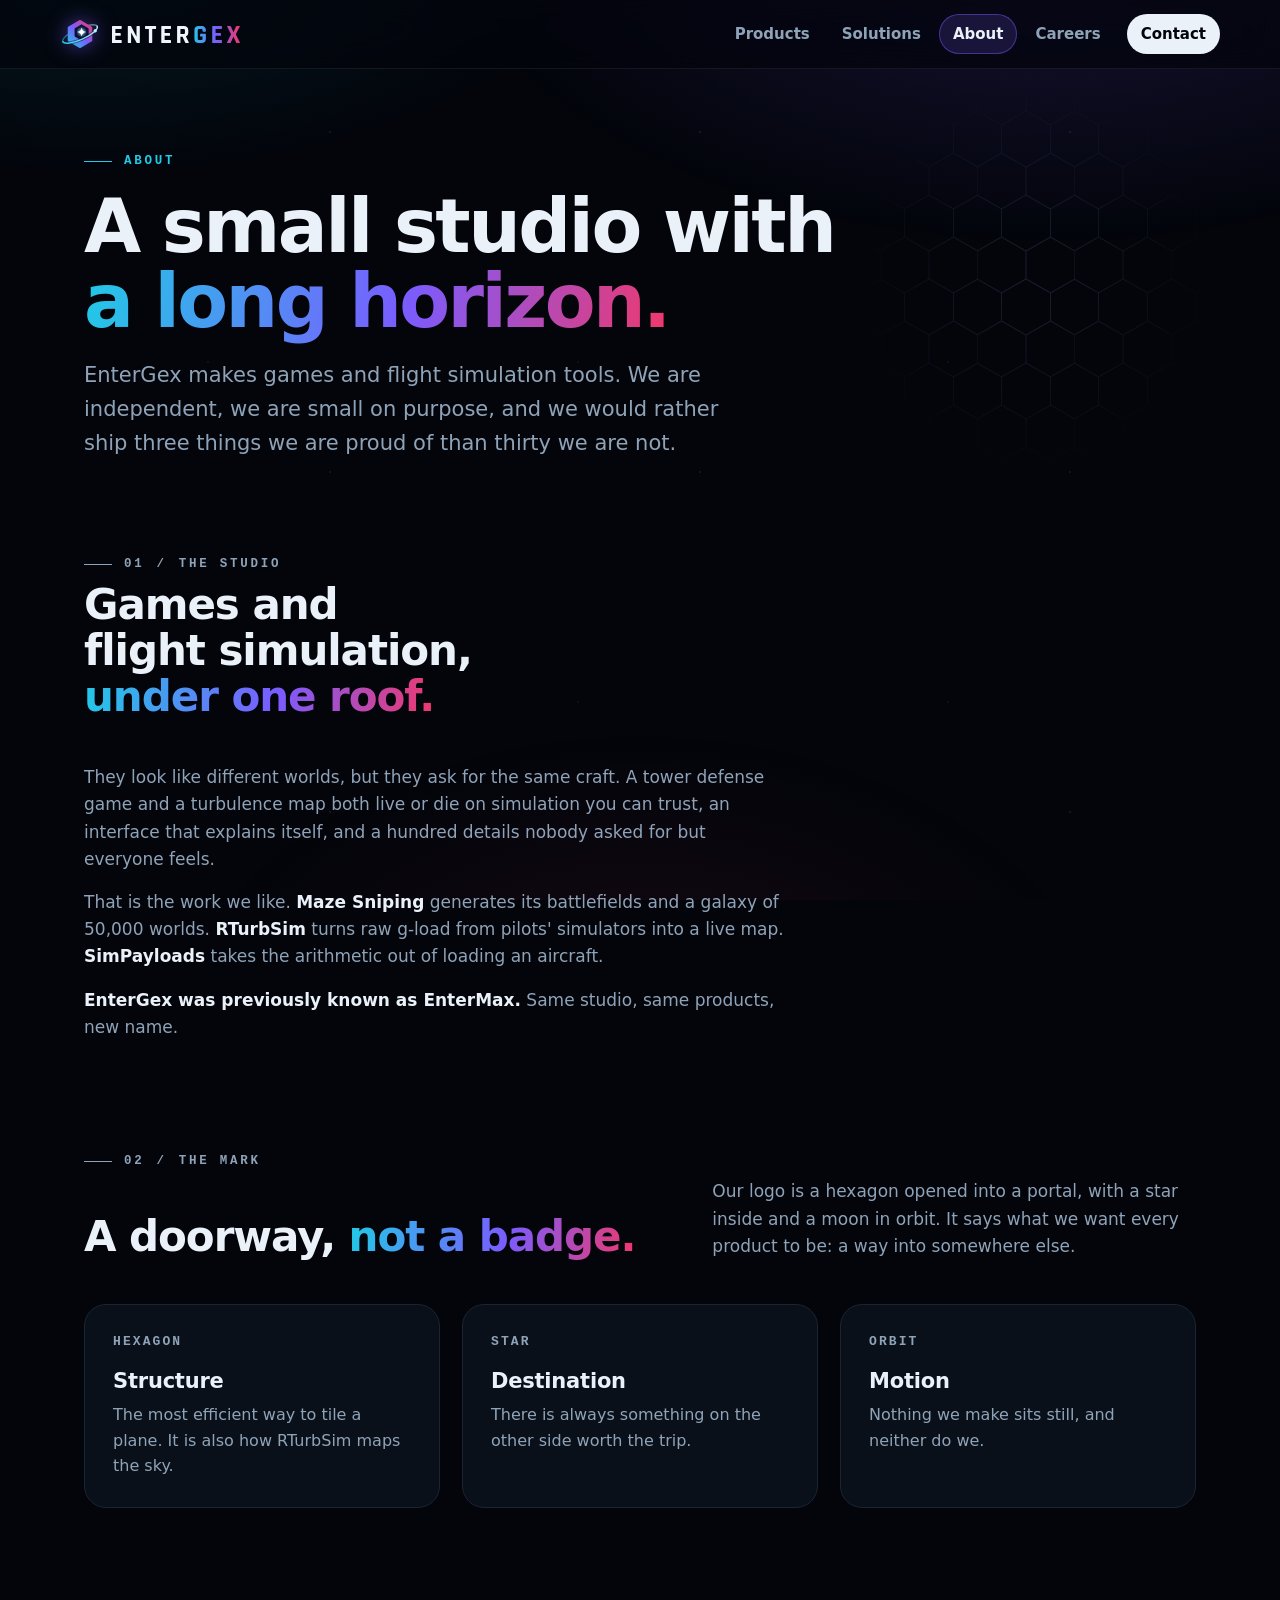
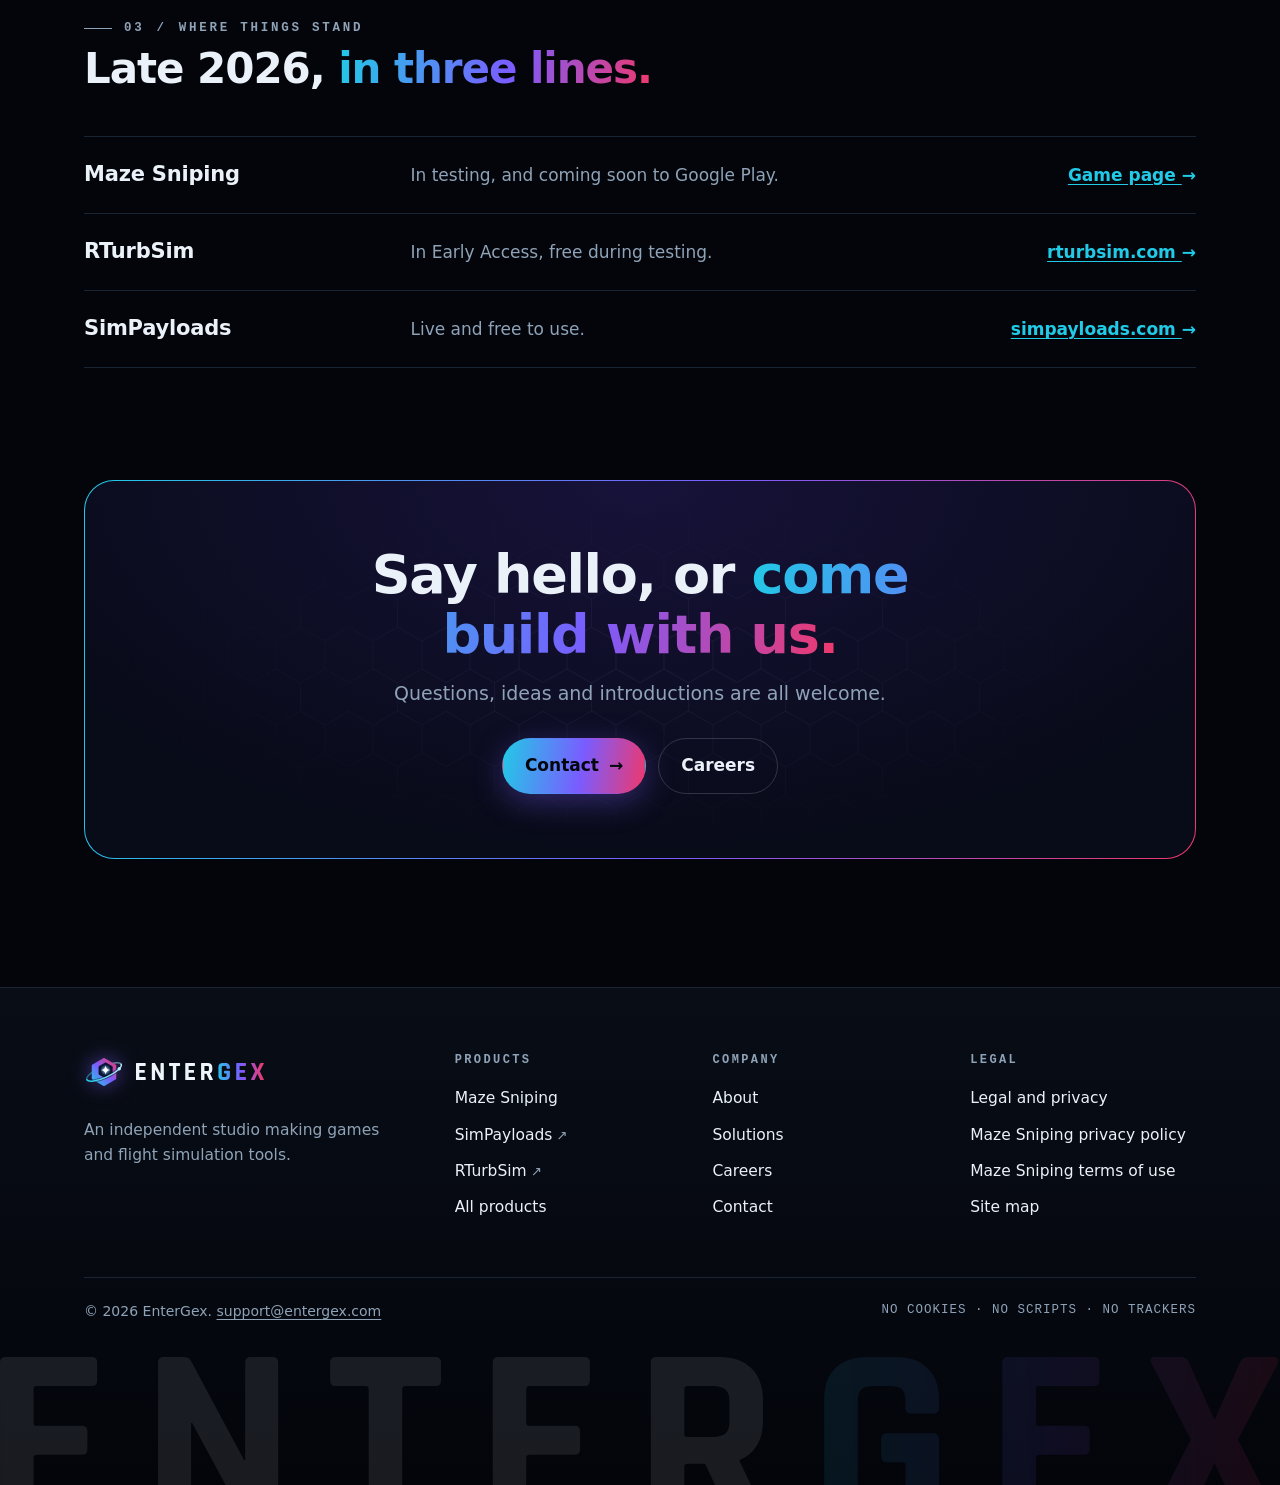
==== about/index.html @ 62735af2 "Build out the EnterGex site: products, solutions, about, careers, contact, legal and a site map" ====
<!doctype html>
<html lang="en">
<head>
<meta charset="utf-8">
<meta name="viewport" content="width=device-width,initial-scale=1">
<meta http-equiv="Content-Security-Policy" content="default-src 'none'; img-src 'self'; style-src 'self'; base-uri 'none'; form-action 'none'">
<title>About &middot; EnterGex</title>
<meta name="description" content="EnterGex, formerly EnterMax, is an independent studio making games and flight simulation tools: Maze Sniping, SimPayloads and RTurbSim.">
<link rel="canonical" href="https://entergex.com/about/">
<meta name="theme-color" content="#03050b">
<link rel="icon" href="/assets/entergex-mark.svg" type="image/svg+xml">
<link rel="stylesheet" href="/assets/site.css">
<meta property="og:type" content="website">
<meta property="og:site_name" content="EnterGex">
<meta property="og:title" content="About">
<meta property="og:description" content="EnterGex, formerly EnterMax, is an independent studio making games and flight simulation tools: Maze Sniping, SimPayloads and RTurbSim.">
<meta property="og:url" content="https://entergex.com/about/">
<meta property="og:image" content="https://entergex.com/assets/feature-graphic.jpg">
</head>
<body>
<a class="skip" href="#main">Skip to content</a>
<header class="top">
<div class="wrap bar">
  <a class="brand" href="/"><img class="mark" src="/assets/entergex-mark.svg" alt="" width="40" height="40"><img class="wordmark" src="/assets/entergex-wordmark.svg" alt="EnterGex home" width="128" height="17"></a>
  <nav class="nav" aria-label="Main">
    <a href="/products/">Products</a>
    <a href="/solutions/">Solutions</a>
    <a href="/about/" aria-current="page">About</a>
    <a href="/careers/">Careers</a>
    <a class="cta" href="/contact/">Contact</a>
  </nav>
</div>
</header>
<main id="main" class="wrap">
<section class="page-head">
    <p class="kicker">About</p>
    <h1>A small studio with <em>a long horizon.</em></h1>
    <p class="lead">EnterGex makes games and flight simulation tools. We are independent, we are small on purpose, and we would rather ship three things we are proud of than thirty we are not.</p>
  </section>

  <section>
    <div class="sec-head">
      <p class="kicker">01 <b>/</b> The studio</p>
      <h2>Games and flight simulation, <em>under one roof.</em></h2>
    </div>
    <div class="prose">
      <p>They look like different worlds, but they ask for the same craft. A tower defense game and a turbulence map both live or die on simulation you can trust, an interface that explains itself, and a hundred details nobody asked for but everyone feels.</p>
      <p>That is the work we like. <strong>Maze Sniping</strong> generates its battlefields and a galaxy of 50,000 worlds. <strong>RTurbSim</strong> turns raw g-load from pilots' simulators into a live map. <strong>SimPayloads</strong> takes the arithmetic out of loading an aircraft.</p>
      <p><strong>EnterGex was previously known as EnterMax.</strong> Same studio, same products, new name.</p>
    </div>
  </section>

  <section>
    <div class="sec-head">
      <p class="kicker">02 <b>/</b> The mark</p>
      <h2>A doorway, <em>not a badge.</em></h2>
      <p>Our logo is a hexagon opened into a portal, with a star inside and a moon in orbit. It says what we want every product to be: a way into somewhere else.</p>
    </div>
    <div class="grid">
      <div class="tile"><span class="num">HEXAGON</span><h3>Structure</h3><p>The most efficient way to tile a plane. It is also how RTurbSim maps the sky.</p></div>
      <div class="tile"><span class="num">STAR</span><h3>Destination</h3><p>There is always something on the other side worth the trip.</p></div>
      <div class="tile"><span class="num">ORBIT</span><h3>Motion</h3><p>Nothing we make sits still, and neither do we.</p></div>
    </div>
  </section>

  <section>
    <div class="sec-head">
      <p class="kicker">03 <b>/</b> Where things stand</p>
      <h2>Late 2026, <em>in three lines.</em></h2>
    </div>
    <ul class="rows">
      <li><h3>Maze Sniping</h3><p>In testing, and coming soon to Google Play.</p><a href="/maze-sniping/">Game page <span class="arrow">&rarr;</span></a></li>
      <li><h3>RTurbSim</h3><p>In Early Access, free during testing.</p><a href="https://rturbsim.com/" rel="noopener">rturbsim.com <span class="arrow">&rarr;</span></a></li>
      <li><h3>SimPayloads</h3><p>Live and free to use.</p><a href="https://simpayloads.com/" rel="noopener">simpayloads.com <span class="arrow">&rarr;</span></a></li>
    </ul>
  </section>

  <section class="cta-band">
    <h2>Say hello, or <em>come build with us.</em></h2>
    <p>Questions, ideas and introductions are all welcome.</p>
    <div class="btns"><a class="btn primary" href="/contact/">Contact <span class="arrow">&rarr;</span></a><a class="btn" href="/careers/">Careers</a></div>
  </section>
</main>
<footer class="foot">
<div class="wrap">
  <div class="foot-grid">
    <div class="foot-brand">
      <a class="brand" href="/"><img class="mark" src="/assets/entergex-mark.svg" alt="" width="40" height="40"><img class="wordmark" src="/assets/entergex-wordmark.svg" alt="EnterGex home" width="128" height="17"></a>
      <p>An independent studio making games and flight simulation tools.</p>
    </div>
    <nav aria-label="Products">
      <h2>Products</h2>
      <ul>
        <li><a href="/maze-sniping/">Maze Sniping</a></li>
        <li><a class="ext" href="https://simpayloads.com/" rel="noopener">SimPayloads</a></li>
        <li><a class="ext" href="https://rturbsim.com/" rel="noopener">RTurbSim</a></li>
        <li><a href="/products/">All products</a></li>
      </ul>
    </nav>
    <nav aria-label="Company">
      <h2>Company</h2>
      <ul>
        <li><a href="/about/">About</a></li>
        <li><a href="/solutions/">Solutions</a></li>
        <li><a href="/careers/">Careers</a></li>
        <li><a href="/contact/">Contact</a></li>
      </ul>
    </nav>
    <nav aria-label="Legal and site">
      <h2>Legal</h2>
      <ul>
        <li><a href="/legal/">Legal and privacy</a></li>
        <li><a href="/maze-sniping/privacy-policy.html">Maze Sniping privacy policy</a></li>
        <li><a href="/maze-sniping/terms.html">Maze Sniping terms of use</a></li>
        <li><a href="/sitemap/">Site map</a></li>
      </ul>
    </nav>
  </div>
  <div class="foot-base">
    <span>&copy; 2026 EnterGex. <a href="mailto:support@entergex.com">support@entergex.com</a></span>
    <span class="pledge">NO COOKIES &middot; NO SCRIPTS &middot; NO TRACKERS</span>
  </div>
</div>
<img class="foot-word" src="/assets/entergex-wordmark.svg" alt="" width="485" height="64">
</footer>
</body>
</html>
---- assets/site.css ----
:root {
  color-scheme: dark;
  --page: #03050b;
  --panel: #0a1019;
  --panel-2: #0e1623;
  --line: #1a2534;
  --text: #eaf1f8;
  --muted: #8fa3b8;
  --accent: #21cae6;
  --violet: #7a5cff;
  --pink: #f0386b;
  --amber: #f2b03c;
  --grad: linear-gradient(100deg, #21cae6, #7a5cff 55%, #f0386b);
  --sans: system-ui, -apple-system, "Segoe UI", Roboto, sans-serif;
  --mono: ui-monospace, "Cascadia Mono", "SF Mono", Consolas, Menlo, monospace;
}

* { box-sizing: border-box; }
html { -webkit-text-size-adjust: 100%; scroll-behavior: smooth; scroll-padding-top: 96px; }
body {
  position: relative; min-height: 100vh; margin: 0; overflow-x: hidden;
  background: var(--page); color: var(--text); font: 17px/1.6 var(--sans);
}
body::before, body::after { content: ""; position: fixed; inset: 0; z-index: -1; pointer-events: none; }
body::before {
  background:
    radial-gradient(900px 520px at 82% -120px, rgba(122, 92, 255, 0.2), transparent 70%),
    radial-gradient(800px 480px at 8% -160px, rgba(33, 202, 230, 0.16), transparent 70%),
    radial-gradient(700px 500px at 50% 120%, rgba(240, 56, 107, 0.1), transparent 70%);
}
body::after {
  background-image:
    radial-gradient(1.2px 1.2px at 24px 38px, rgba(255, 255, 255, 0.85), transparent 60%),
    radial-gradient(1px 1px at 142px 96px, rgba(180, 241, 255, 0.7), transparent 60%),
    radial-gradient(1.4px 1.4px at 208px 22px, rgba(255, 255, 255, 0.55), transparent 60%),
    radial-gradient(1px 1px at 78px 172px, rgba(255, 255, 255, 0.6), transparent 60%),
    radial-gradient(1px 1px at 262px 214px, rgba(196, 181, 255, 0.75), transparent 60%),
    radial-gradient(1.6px 1.6px at 330px 132px, rgba(255, 255, 255, 0.5), transparent 60%),
    radial-gradient(1px 1px at 180px 300px, rgba(255, 255, 255, 0.45), transparent 60%),
    radial-gradient(1px 1px at 40px 268px, rgba(255, 190, 210, 0.6), transparent 60%);
  background-size: 370px 340px;
  opacity: 0.55; animation: twinkle 7s ease-in-out infinite alternate;
}
@keyframes twinkle { from { opacity: 0.32; } to { opacity: 0.62; } }

a { color: var(--accent); text-underline-offset: 3px; }
:focus-visible { outline: 3px solid var(--accent); outline-offset: 3px; border-radius: 6px; }
img, svg { max-width: 100%; height: auto; }
::selection { background: rgba(122, 92, 255, 0.55); color: #fff; }

.wrap { max-width: 1160px; margin: 0 auto; padding: 0 24px; }
.skip { position: absolute; left: -9999px; top: 8px; z-index: 30; padding: 8px 14px; border-radius: 8px; background: var(--text); color: var(--page); font-weight: 700; }
.skip:focus { left: 16px; }

/* Header */
.top { position: sticky; top: 0; z-index: 20; border-bottom: 1px solid rgba(255, 255, 255, 0.07); background: rgba(3, 5, 11, 0.74); -webkit-backdrop-filter: blur(16px) saturate(1.4); backdrop-filter: blur(16px) saturate(1.4); }
.bar { display: flex; align-items: center; justify-content: space-between; gap: 12px 28px; padding: 14px 0; }
.brand { display: inline-flex; flex: none; align-items: center; gap: 12px; text-decoration: none; }
.brand .mark { width: 40px; height: 40px; filter: drop-shadow(0 0 10px rgba(122, 92, 255, 0.55)); transition: transform 0.5s cubic-bezier(0.2, 0.8, 0.2, 1); }
.brand:hover .mark { transform: rotate(60deg) scale(1.06); }
.brand .wordmark { width: auto; height: 17px; }
.nav { display: flex; align-items: center; gap: 4px; }
.nav a { padding: 8px 14px; border-radius: 999px; color: var(--muted); font-size: 15px; font-weight: 600; text-decoration: none; white-space: nowrap; transition: color 0.2s, background-color 0.2s; }
.nav a:hover { background: rgba(255, 255, 255, 0.06); color: var(--text); }
.nav a[aria-current="page"] { background: rgba(122, 92, 255, 0.16); color: var(--text); box-shadow: inset 0 0 0 1px rgba(122, 92, 255, 0.45); }
.nav a.cta { margin-left: 8px; background: var(--text); color: var(--page); }
.nav a.cta:hover { background: #fff; color: var(--page); box-shadow: 0 0 24px rgba(33, 202, 230, 0.45); }
.nav a.cta[aria-current="page"] { box-shadow: 0 0 0 2px var(--violet); }

/* Type */
.kicker { display: flex; align-items: center; gap: 12px; margin: 0 0 18px; color: var(--accent); font: 600 12.5px/1.4 var(--mono); letter-spacing: 0.22em; text-transform: uppercase; }
.kicker::before { content: ""; flex: none; width: 28px; height: 1px; background: currentColor; }
.kicker b { color: var(--muted); font-weight: 600; }
h1, h2, h3 { text-wrap: balance; }
h1 { margin: 0 0 20px; font-size: clamp(38px, 6.4vw, 74px); font-weight: 800; line-height: 1.02; letter-spacing: -0.035em; }
h2 { margin: 0 0 14px; font-size: clamp(26px, 3.6vw, 42px); font-weight: 800; line-height: 1.1; letter-spacing: -0.025em; }
h3 { margin: 0 0 8px; font-size: 21px; line-height: 1.25; letter-spacing: -0.01em; }
h1 em, h2 em { background: var(--grad); -webkit-background-clip: text; background-clip: text; color: transparent; font-style: normal; }
.lead { max-width: 640px; margin: 0; color: var(--muted); font-size: clamp(18px, 2vw, 21px); }
.lead strong, .prose strong { color: var(--text); font-weight: 600; }
.prose { max-width: 700px; color: var(--muted); }
.prose p { margin: 0 0 16px; }

.btns { display: flex; flex-wrap: wrap; gap: 12px; margin-top: 30px; }
.btn { display: inline-flex; align-items: center; gap: 10px; padding: 13px 22px; border: 1px solid rgba(255, 255, 255, 0.16); border-radius: 999px; color: var(--text); font-weight: 700; text-decoration: none; transition: transform 0.2s, box-shadow 0.2s, border-color 0.2s, background-color 0.2s; }
.btn:hover { border-color: rgba(255, 255, 255, 0.5); background: rgba(255, 255, 255, 0.05); transform: translateY(-2px); }
.btn.primary { border-color: transparent; background: var(--grad); color: #04060d; box-shadow: 0 8px 30px rgba(122, 92, 255, 0.35); }
.btn.primary:hover { box-shadow: 0 10px 40px rgba(122, 92, 255, 0.6); }
.arrow { display: inline-block; transition: transform 0.2s; }
a:hover .arrow { transform: translateX(4px); }
.more { color: var(--accent); font-weight: 700; }

section { margin: 112px 0; }
.sec-head { display: grid; gap: 8px 48px; align-items: end; margin-bottom: 44px; grid-template-columns: minmax(0, 1.2fr) minmax(0, 1fr); }
.sec-head h2 { margin: 0; }
.sec-head p { margin: 0; color: var(--muted); }
.sec-head .kicker { grid-column: 1 / -1; }

/* Home hero */
.hero { display: grid; align-items: center; gap: 24px; margin: 0; padding: 56px 0 40px; grid-template-columns: minmax(0, 1.08fr) minmax(0, 0.92fr); }
.hero h1 { font-size: clamp(34px, 5.3vw, 68px); }
.hero h1 span { display: block; white-space: nowrap; }
.portal { display: block; width: 100%; max-width: 600px; margin: 0 auto; overflow: visible; }
.portal .spin { transform-origin: 300px 300px; animation: spin 90s linear infinite; }
.portal .spin.rev { animation-duration: 140s; animation-direction: reverse; }
.portal .pulse { transform-origin: 318px 277px; animation: pulse 4.5s ease-in-out infinite; }
.portal .tw { animation: twinkle 3s ease-in-out infinite alternate; }
.portal .tw:nth-of-type(2n) { animation-duration: 4.4s; }
.portal .tw:nth-of-type(3n) { animation-duration: 5.6s; animation-delay: -2s; }
.portal .still { display: none; }
@keyframes spin { to { transform: rotate(360deg); } }
@keyframes pulse { 0%, 100% { transform: scale(1); opacity: 1; } 50% { transform: scale(1.12); opacity: 0.82; } }

/* Numbers */
.stats { display: grid; margin: 24px 0 0; border: 1px solid var(--line); border-radius: 22px; background: linear-gradient(180deg, rgba(14, 22, 35, 0.9), rgba(10, 16, 25, 0.7)); grid-template-columns: repeat(4, minmax(0, 1fr)); }
.stat { padding: 26px 26px 24px; border-left: 1px solid var(--line); }
.stat:first-child { border-left: 0; }
.stat b { display: block; background: var(--grad); -webkit-background-clip: text; background-clip: text; color: transparent; font: 700 clamp(30px, 3.6vw, 44px)/1.1 var(--mono); letter-spacing: -0.04em; }
.stat span { display: block; margin-top: 8px; color: var(--muted); font-size: 15px; line-height: 1.45; }

/* Product panels */
.panel {
  display: grid; align-items: stretch; margin: 0 0 28px; overflow: hidden; border: 1px solid transparent; border-radius: 26px;
  background: linear-gradient(var(--panel), var(--panel)) padding-box, linear-gradient(135deg, rgba(33, 202, 230, 0.5), rgba(26, 37, 52, 0.9) 30%, rgba(26, 37, 52, 0.9) 70%, rgba(240, 56, 107, 0.5)) border-box;
  grid-template-columns: minmax(0, 1.05fr) minmax(0, 1fr);
}
.panel.flip .panel-art { order: 2; }
.panel-art { position: relative; min-height: 320px; background: radial-gradient(120% 120% at 20% 10%, #121d33, #070b14 70%); }
.panel-art img, .panel-art svg { display: block; width: 100%; height: 100%; object-fit: cover; }
.panel-text { display: flex; flex-direction: column; align-items: flex-start; justify-content: center; padding: 44px 44px 40px; }
.panel-text p { margin: 0 0 16px; color: var(--muted); }
.panel-text h2, .panel-text h3 { font-size: clamp(28px, 3.2vw, 40px); font-weight: 800; letter-spacing: -0.025em; }
.tagrow { display: flex; flex-wrap: wrap; align-items: center; gap: 10px; margin-bottom: 18px; }
.num { color: var(--muted); font: 600 13px/1 var(--mono); letter-spacing: 0.16em; }
.chip { display: inline-block; padding: 4px 12px; border: 1.5px solid currentColor; border-radius: 999px; color: var(--amber); font-size: 11.5px; font-weight: 700; letter-spacing: 0.14em; line-height: 1.5; text-transform: uppercase; }
.chip.cyan { color: var(--accent); }
.chip.violet { color: #a996ff; }
.chip.pink { color: #ff7a9f; }
.facts { margin: 4px 0 22px; padding: 0; list-style: none; }
.facts li { position: relative; margin: 8px 0; padding-left: 26px; color: var(--text); font-size: 16px; }
.facts li::before { content: ""; position: absolute; left: 2px; top: 0.5em; width: 11px; height: 11px; background: var(--grad); clip-path: polygon(50% 0, 100% 25%, 100% 75%, 50% 100%, 0 75%, 0 25%); }

/* Marquee */
.ticker { margin: 96px 0; overflow: hidden; border-block: 1px solid var(--line); -webkit-mask-image: linear-gradient(90deg, transparent, #000 12%, #000 88%, transparent); mask-image: linear-gradient(90deg, transparent, #000 12%, #000 88%, transparent); }
.ticker div { display: flex; width: max-content; animation: slide 46s linear infinite; }
.ticker span { padding: 18px 0; color: transparent; font-size: clamp(30px, 5vw, 58px); font-weight: 800; letter-spacing: -0.02em; white-space: nowrap; -webkit-text-stroke: 1px rgba(234, 241, 248, 0.34); }
.ticker span::after { content: "\2B22"; margin: 0 28px; color: var(--violet); font-size: 0.42em; vertical-align: middle; -webkit-text-stroke: 0; }
.ticker span:nth-child(3n + 1) { background: var(--grad); -webkit-background-clip: text; background-clip: text; -webkit-text-stroke: 0; }
@keyframes slide { to { transform: translateX(-50%); } }

/* Cards */
.grid { display: grid; gap: 22px; grid-template-columns: repeat(3, minmax(0, 1fr)); }
.grid.two { grid-template-columns: repeat(2, minmax(0, 1fr)); }
.grid.four { grid-template-columns: repeat(4, minmax(0, 1fr)); }
.tile { position: relative; display: block; padding: 30px 28px 28px; overflow: hidden; border: 1px solid var(--line); border-radius: 22px; background: var(--panel); color: inherit; text-decoration: none; transition: border-color 0.25s, transform 0.25s, background-color 0.25s; }
.tile p { margin: 0 0 14px; color: var(--muted); font-size: 16px; }
.tile p:last-child { margin-bottom: 0; }
a.tile:hover { border-color: rgba(122, 92, 255, 0.75); background: var(--panel-2); transform: translateY(-4px); }
.tile::after { content: ""; position: absolute; right: -60px; top: -60px; width: 180px; height: 180px; border-radius: 50%; background: radial-gradient(closest-side, rgba(122, 92, 255, 0.22), transparent); opacity: 0; transition: opacity 0.3s; pointer-events: none; }
.tile:hover::after { opacity: 1; }
.tile .num { display: block; margin-bottom: 20px; }
.hexicon { display: grid; width: 54px; height: 60px; margin-bottom: 22px; background: var(--grad); clip-path: polygon(50% 0, 100% 25%, 100% 75%, 50% 100%, 0 75%, 0 25%); place-items: center; }
.hexicon svg { width: 28px; height: 28px; fill: none; stroke: #04060d; stroke-width: 2.2; stroke-linecap: round; stroke-linejoin: round; }

/* Call to action */
.cta-band {
  position: relative; padding: 64px 48px; overflow: hidden; border: 1px solid transparent; border-radius: 30px; text-align: center;
  background: radial-gradient(90% 140% at 50% 0%, #17123a, #080b18 70%) padding-box, var(--grad) border-box;
}
.cta-band::before { content: ""; position: absolute; inset: 0; background: url(hexgrid.svg) center / 48.5px 84px; opacity: 0.5; -webkit-mask-image: radial-gradient(closest-side, #000, transparent); mask-image: radial-gradient(closest-side, #000, transparent); pointer-events: none; }
.cta-band > * { position: relative; }
.cta-band h2 { max-width: 760px; margin: 0 auto 14px; font-size: clamp(30px, 4.6vw, 54px); }
.cta-band p { max-width: 560px; margin: 0 auto; color: var(--muted); font-size: 19px; }
.cta-band .btns { justify-content: center; }

/* Inner pages */
.page-head { position: relative; margin: 0; padding: 84px 0 72px; }
.page-head::before { content: ""; position: absolute; right: -24px; top: 0; bottom: 0; z-index: -1; width: min(60%, 620px); background: url(hexgrid.svg) right top / 48.5px 84px; -webkit-mask-image: radial-gradient(closest-side at 70% 45%, #000, transparent); mask-image: radial-gradient(closest-side at 70% 45%, #000, transparent); }
.page-head h1 { max-width: 880px; }
.page-head + section { margin-top: 24px; }
.status { display: flex; flex-wrap: wrap; align-items: center; gap: 14px 22px; padding: 24px 28px; border: 1px solid var(--line); border-radius: 20px; background: var(--panel); }
.status .dot { flex: none; width: 12px; height: 12px; border-radius: 50%; background: var(--amber); box-shadow: 0 0 0 5px rgba(242, 176, 60, 0.18); }
.status p { flex: 1 1 320px; margin: 0; color: var(--muted); }
.status p strong { color: var(--text); }
.rows { margin: 0; padding: 0; border-top: 1px solid var(--line); list-style: none; }
.rows li { display: grid; gap: 6px 32px; align-items: baseline; padding: 24px 0; border-bottom: 1px solid var(--line); grid-template-columns: minmax(0, 0.9fr) minmax(0, 1.6fr) 230px; }
.rows li > :last-child { justify-self: end; }
.rows h3 { margin: 0; }
.rows p { margin: 0; color: var(--muted); }
.rows a { font-weight: 700; white-space: nowrap; }
.map { display: grid; gap: 40px 32px; grid-template-columns: repeat(4, minmax(0, 1fr)); }
.map h2 { margin-bottom: 14px; color: var(--muted); font: 600 12.5px/1.4 var(--mono); letter-spacing: 0.2em; text-transform: uppercase; }
.map ul { margin: 0; padding: 0; list-style: none; }
.map li { margin: 10px 0; }
.map a { color: var(--text); font-size: 18px; font-weight: 600; text-decoration: none; }
.map a:hover { color: var(--accent); }
.map small { display: block; color: var(--muted); font-size: 14.5px; }
.ext::after { content: " \2197"; color: var(--muted); font-size: 0.85em; }

/* Maze Sniping page */
.intro { margin: 0; padding: 56px 0 8px; }
.title { margin: 22px 0 14px; line-height: 0; }
.title img { width: min(100%, 520px); }
.hero-art { display: block; width: 100%; margin: 28px 0 0; border: 1px solid var(--line); border-radius: 22px; }
.points { margin: 0; padding-left: 22px; }
.points li { margin: 8px 0; }
.points li::marker { color: var(--accent); }
.columns { display: grid; gap: 40px 48px; margin: 72px 0; grid-template-columns: repeat(auto-fit, minmax(300px, 1fr)); }
.columns h2, .card h2, .shots-head { font-size: clamp(22px, 3vw, 28px); letter-spacing: -0.015em; }
.shots { display: grid; gap: 14px; margin-top: 20px; grid-template-columns: repeat(auto-fit, minmax(280px, 1fr)); }
.shots img, .portraits img { display: block; width: 100%; border: 1px solid var(--line); border-radius: 12px; }
.portraits { display: grid; gap: 14px; margin-top: 14px; grid-template-columns: repeat(3, minmax(0, 220px)); justify-content: center; }
.card { padding: 30px 30px 26px; border: 1px solid var(--line); border-radius: 22px; background: var(--panel); }
.card p { margin: 0 0 12px; }
.links { display: flex; flex-wrap: wrap; gap: 8px 22px; margin-top: 4px; font-weight: 600; }

/* Footer */
.foot { position: relative; margin-top: 128px; overflow: hidden; border-top: 1px solid var(--line); background: linear-gradient(180deg, rgba(10, 16, 25, 0.85), rgba(3, 5, 11, 0.95)); }
.foot-grid { display: grid; gap: 40px 32px; padding: 64px 0 48px; grid-template-columns: minmax(0, 1.5fr) repeat(3, minmax(0, 1fr)); }
.foot-brand p { max-width: 300px; margin: 18px 0 0; color: var(--muted); font-size: 15.5px; }
.foot h2 { margin: 0 0 16px; color: var(--muted); font: 600 12px/1.4 var(--mono); letter-spacing: 0.2em; text-transform: uppercase; }
.foot ul { margin: 0; padding: 0; list-style: none; }
.foot li { margin: 9px 0; }
.foot li a { color: var(--text); font-size: 15.5px; text-decoration: none; }
.foot li a:hover { color: var(--accent); }
.foot-base { display: flex; flex-wrap: wrap; justify-content: space-between; gap: 8px 26px; padding: 22px 0 26px; border-top: 1px solid var(--line); color: var(--muted); font-size: 14px; }
.foot-base a { color: var(--muted); }
.foot-base .pledge { font-family: var(--mono); font-size: 12.5px; letter-spacing: 0.08em; }
.foot-word { display: block; width: 100%; margin: 8px 0 -3.2%; opacity: 0.09; pointer-events: none; }

@media (max-width: 980px) {
  .hero { padding-top: 24px; grid-template-columns: minmax(0, 1fr); }
  .hero .portal { order: -1; max-width: 380px; margin-bottom: -24px; }
  .hero h1 { font-size: clamp(34px, 9.4vw, 72px); }
  .stats { grid-template-columns: repeat(2, minmax(0, 1fr)); }
  .stat:nth-child(3) { border-left: 0; }
  .stat:nth-child(n + 3) { border-top: 1px solid var(--line); }
  .panel, .sec-head { grid-template-columns: minmax(0, 1fr); }
  .panel.flip .panel-art { order: 0; }
  .panel-art { min-height: 0; }
  .panel-text { padding: 32px 28px 30px; }
  .grid, .grid.four { grid-template-columns: repeat(2, minmax(0, 1fr)); }
  .map { grid-template-columns: repeat(2, minmax(0, 1fr)); }
  .foot-grid { grid-template-columns: repeat(3, minmax(0, 1fr)); }
  .foot-brand { grid-column: 1 / -1; }
  .rows li { grid-template-columns: minmax(0, 1fr); }
  .rows li > :last-child { justify-self: start; }
}
@media (max-width: 760px) {
  .bar { flex-wrap: wrap; padding: 12px 0 6px; }
  .nav { width: calc(100% + 48px); margin: 0 -24px; padding: 0 16px 8px; overflow-x: auto; scrollbar-width: none; }
  .nav::-webkit-scrollbar { display: none; }
  .nav a { padding: 7px 12px; font-size: 14.5px; }
  .nav a.cta { margin-left: 4px; }
  html { scroll-padding-top: 130px; }
}
@media (max-width: 620px) {
  section { margin: 80px 0; }
  .wrap { padding: 0 18px; }
  .nav { width: calc(100% + 36px); margin: 0 -18px; padding: 0 10px 8px; }
  .grid, .grid.two, .grid.four { grid-template-columns: minmax(0, 1fr); }
  .stat { padding: 20px 18px; }
  .cta-band { padding: 48px 22px; }
  .page-head { padding: 56px 0 48px; }
  .portraits { grid-template-columns: repeat(3, minmax(0, 1fr)); gap: 8px; }
  .card { padding: 22px 18px 18px; }
  .foot-grid { grid-template-columns: repeat(2, minmax(0, 1fr)); }
  .btn { padding: 12px 18px; }
}
@media (prefers-reduced-motion: reduce) {
  html { scroll-behavior: auto; }
  *, *::before, *::after { animation: none !important; transition: none !important; }
  .portal .moon { display: none; }
  .portal .still { display: inline; }
}
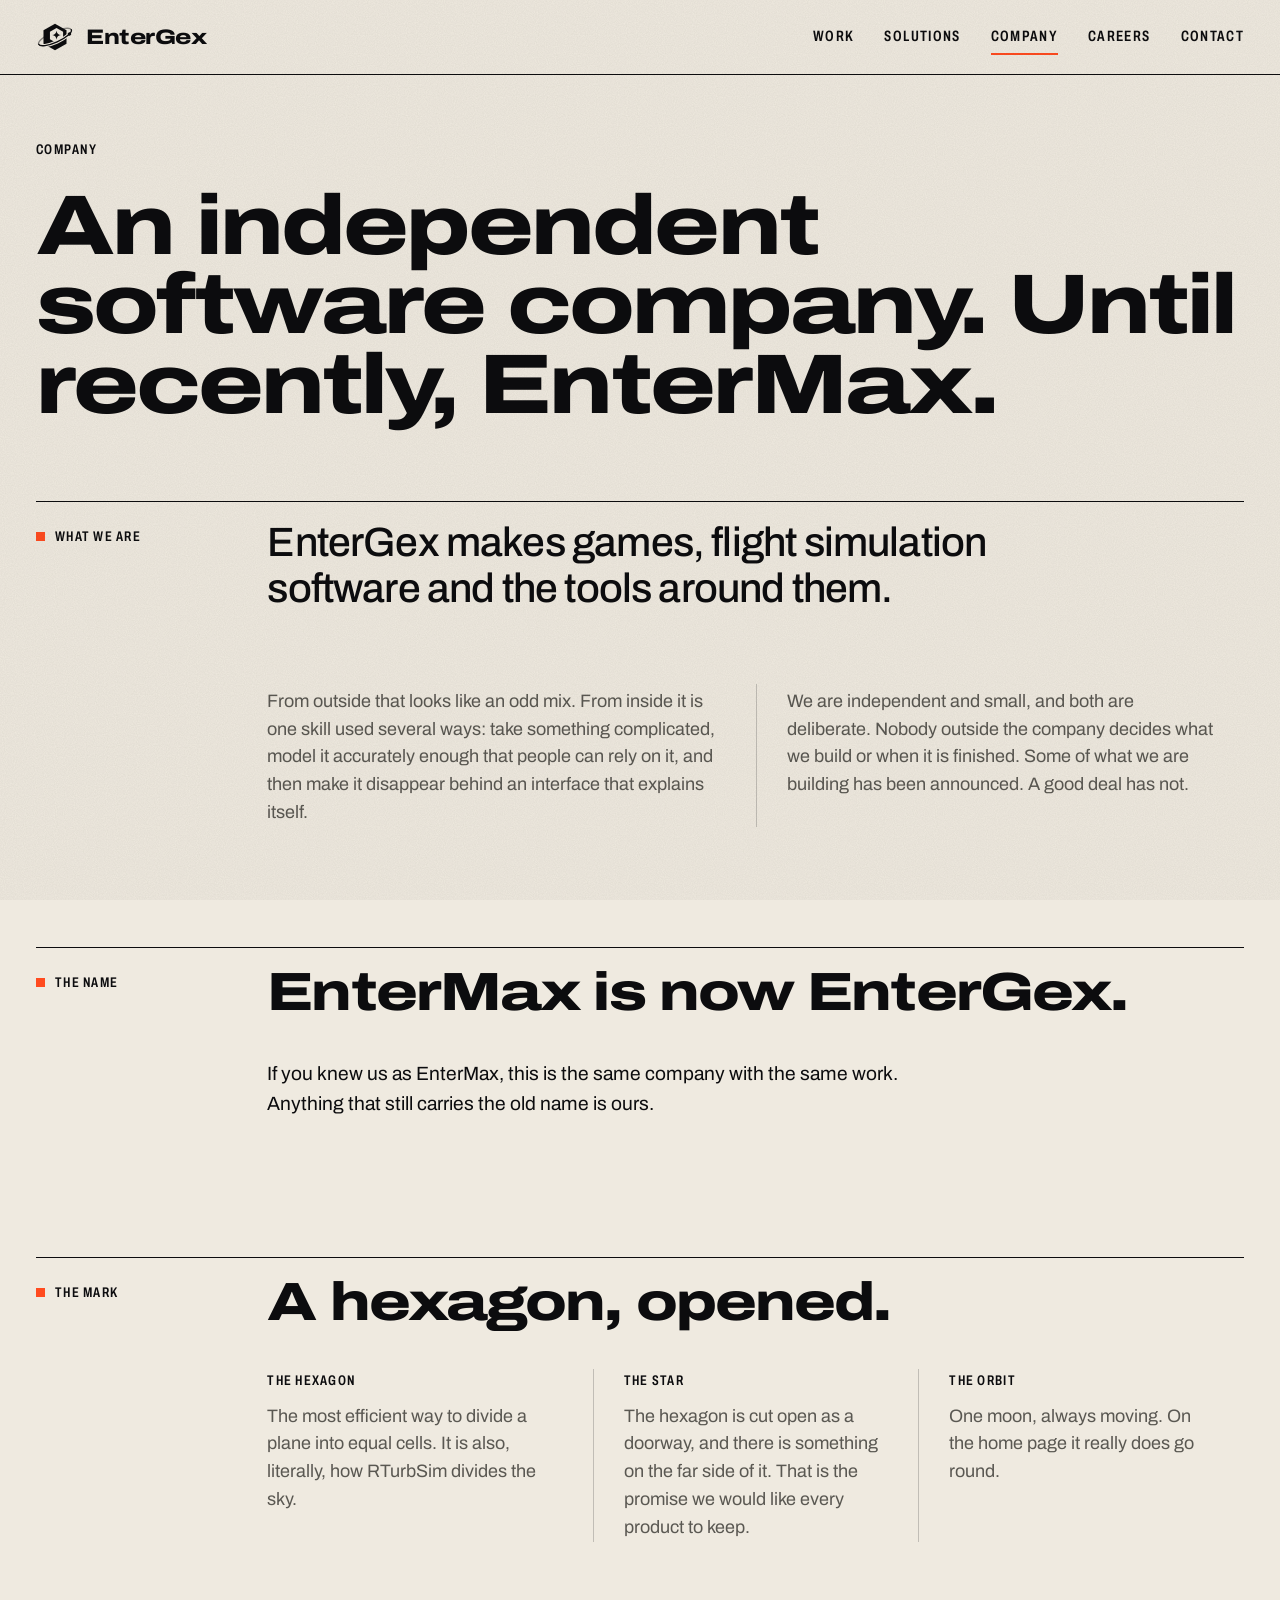
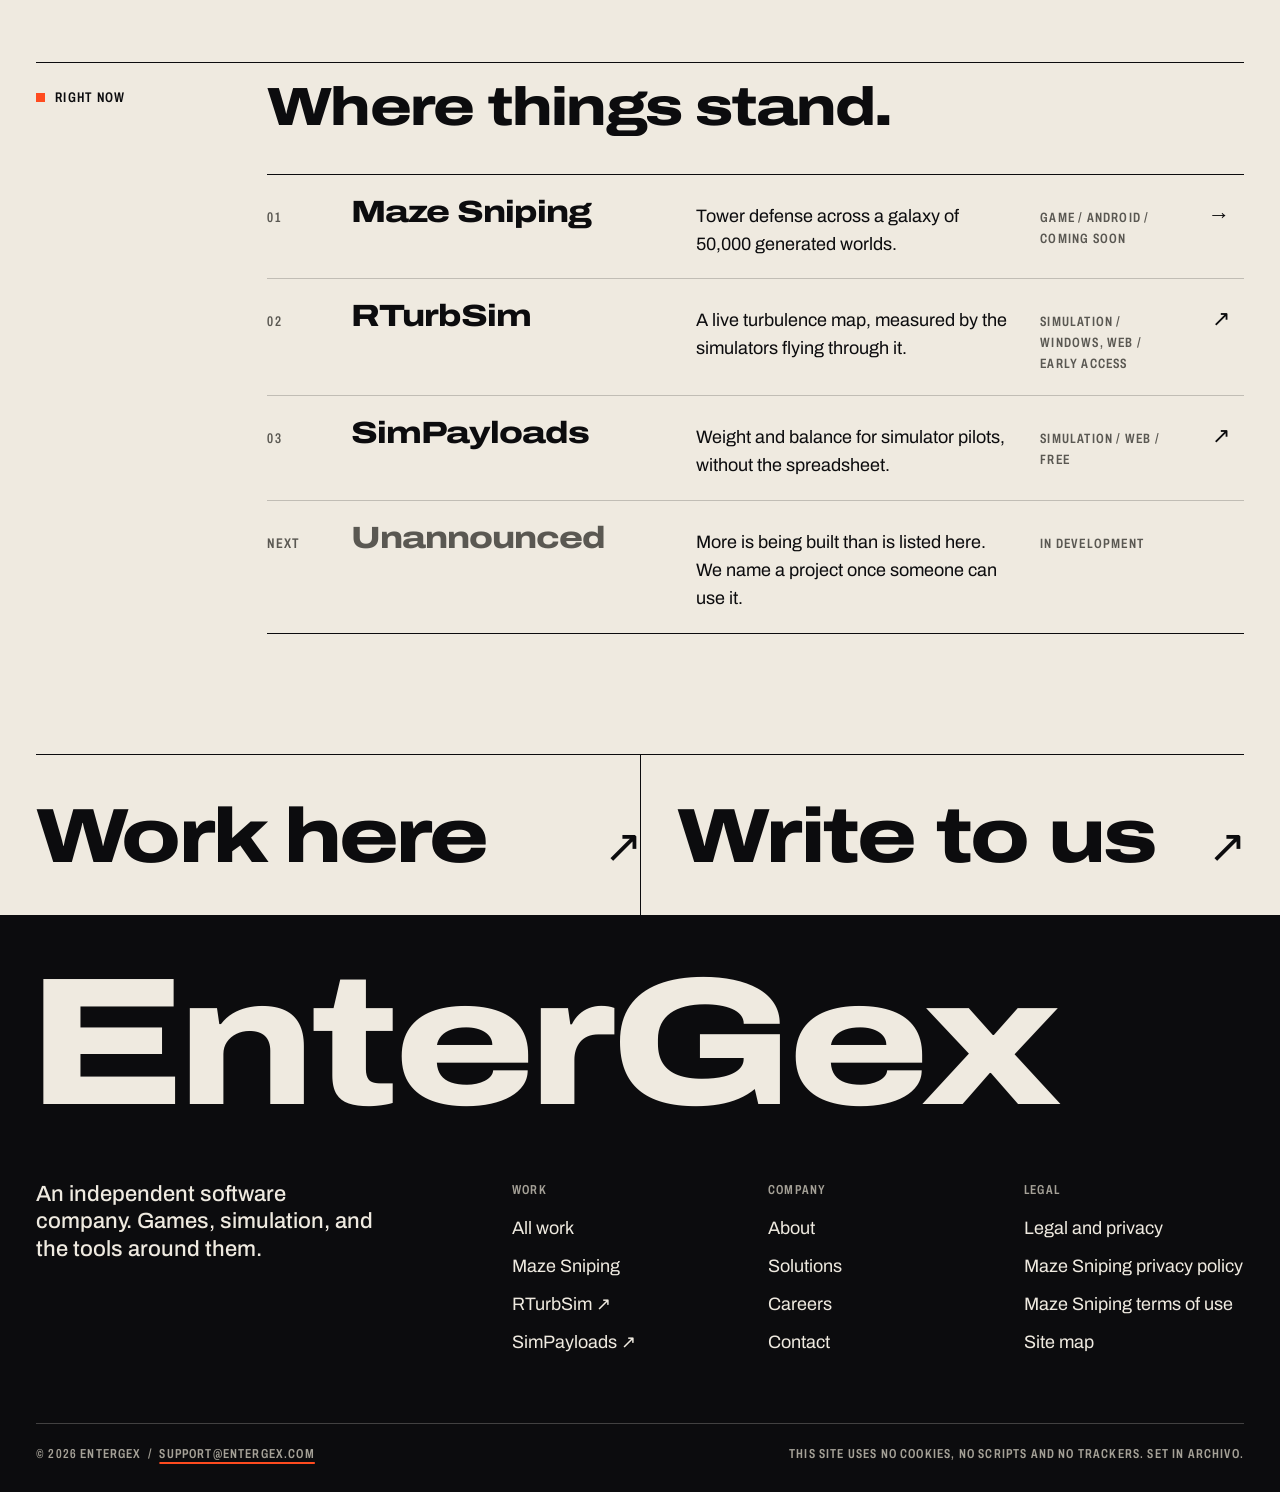
==== commit 9dc5ef73: "Redesign the EnterGex site around the company: new type, print-style layout, work index" ====
--- a/about/index.html
+++ b/about/index.html
@@ -3,17 +3,17 @@
 <head>
 <meta charset="utf-8">
 <meta name="viewport" content="width=device-width,initial-scale=1">
-<meta http-equiv="Content-Security-Policy" content="default-src 'none'; img-src 'self'; style-src 'self'; base-uri 'none'; form-action 'none'">
-<title>About &middot; EnterGex</title>
-<meta name="description" content="EnterGex, formerly EnterMax, is an independent studio making games and flight simulation tools: Maze Sniping, SimPayloads and RTurbSim.">
+<meta http-equiv="Content-Security-Policy" content="default-src 'none'; img-src 'self'; style-src 'self'; font-src 'self'; base-uri 'none'; form-action 'none'">
+<title>Company &middot; EnterGex</title>
+<meta name="description" content="EnterGex, formerly EnterMax, is an independent software company building games, flight simulation software and tools.">
 <link rel="canonical" href="https://entergex.com/about/">
-<meta name="theme-color" content="#03050b">
+<meta name="theme-color" content="#efeae0">
 <link rel="icon" href="/assets/entergex-mark.svg" type="image/svg+xml">
 <link rel="stylesheet" href="/assets/site.css">
 <meta property="og:type" content="website">
 <meta property="og:site_name" content="EnterGex">
-<meta property="og:title" content="About">
-<meta property="og:description" content="EnterGex, formerly EnterMax, is an independent studio making games and flight simulation tools: Maze Sniping, SimPayloads and RTurbSim.">
+<meta property="og:title" content="Company">
+<meta property="og:description" content="EnterGex, formerly EnterMax, is an independent software company building games, flight simulation software and tools.">
 <meta property="og:url" content="https://entergex.com/about/">
 <meta property="og:image" content="https://entergex.com/assets/feature-graphic.jpg">
 </head>
@@ -21,80 +21,83 @@
 <a class="skip" href="#main">Skip to content</a>
 <header class="top">
 <div class="wrap bar">
-  <a class="brand" href="/"><img class="mark" src="/assets/entergex-mark.svg" alt="" width="40" height="40"><img class="wordmark" src="/assets/entergex-wordmark.svg" alt="EnterGex home" width="128" height="17"></a>
+  <a class="brand" href="/" aria-label="EnterGex home"><svg viewBox="0 0 100 100" width="38" height="38" aria-hidden="true"><path class="m-ln" transform="rotate(-24 50 50)" d="M3 50A47 14 0 0 1 97 50" stroke-width="3.600" stroke-linecap="round" opacity=".45"/><path class="m-fg" d="M50 15 80.300 32.500v35L50 85 19.700 67.500v-35Z"/><path class="m-bg" d="M54 26 71.300 36v20L54 66 36.700 56V36Z"/><path class="m-fg" d="M54 33.500Q55.400 43.600 65.500 45 55.400 46.400 54 56.500 52.600 46.400 42.500 45 52.600 43.600 54 33.500Z"/><g transform="rotate(-24 50 50)"><path class="m-cut" d="M3 50A47 14 0 0 0 97 50" stroke-width="9"/><path class="m-ln" d="M3 50A47 14 0 0 0 97 50" stroke-width="3.600" stroke-linecap="round"/><circle class="m-fg" cx="88" cy="58.200" r="4.600"/></g></svg><span>EnterGex</span></a>
   <nav class="nav" aria-label="Main">
-    <a href="/products/">Products</a>
+    <a href="/products/">Work</a>
     <a href="/solutions/">Solutions</a>
-    <a href="/about/" aria-current="page">About</a>
+    <a href="/about/" aria-current="page">Company</a>
     <a href="/careers/">Careers</a>
-    <a class="cta" href="/contact/">Contact</a>
+    <a href="/contact/">Contact</a>
   </nav>
 </div>
 </header>
 <main id="main" class="wrap">
-<section class="page-head">
-    <p class="kicker">About</p>
-    <h1>A small studio with <em>a long horizon.</em></h1>
-    <p class="lead">EnterGex makes games and flight simulation tools. We are independent, we are small on purpose, and we would rather ship three things we are proud of than thirty we are not.</p>
+<section class="head">
+    <span class="label">Company</span>
+    <h1>An independent software company. Until recently, EnterMax.</h1>
   </section>
 
-  <section>
-    <div class="sec-head">
-      <p class="kicker">01 <b>/</b> The studio</p>
-      <h2>Games and flight simulation, <em>under one roof.</em></h2>
-    </div>
-    <div class="prose">
-      <p>They look like different worlds, but they ask for the same craft. A tower defense game and a turbulence map both live or die on simulation you can trust, an interface that explains itself, and a hundred details nobody asked for but everyone feels.</p>
-      <p>That is the work we like. <strong>Maze Sniping</strong> generates its battlefields and a galaxy of 50,000 worlds. <strong>RTurbSim</strong> turns raw g-load from pilots' simulators into a live map. <strong>SimPayloads</strong> takes the arithmetic out of loading an aircraft.</p>
-      <p><strong>EnterGex was previously known as EnterMax.</strong> Same studio, same products, new name.</p>
+  <section class="sec">
+    <p class="tag">What we are</p>
+    <div>
+      <div class="prose big"><p>EnterGex makes games, flight simulation software and the tools around them.</p></div>
+      <div class="cols two spaced">
+        <div><p>From outside that looks like an odd mix. From inside it is one skill used several ways: take something complicated, model it accurately enough that people can rely on it, and then make it disappear behind an interface that explains itself.</p></div>
+        <div><p>We are independent and small, and both are deliberate. Nobody outside the company decides what we build or when it is finished. Some of what we are building has been announced. A good deal has not.</p></div>
+      </div>
     </div>
   </section>
 
-  <section>
-    <div class="sec-head">
-      <p class="kicker">02 <b>/</b> The mark</p>
-      <h2>A doorway, <em>not a badge.</em></h2>
-      <p>Our logo is a hexagon opened into a portal, with a star inside and a moon in orbit. It says what we want every product to be: a way into somewhere else.</p>
-    </div>
-    <div class="grid">
-      <div class="tile"><span class="num">HEXAGON</span><h3>Structure</h3><p>The most efficient way to tile a plane. It is also how RTurbSim maps the sky.</p></div>
-      <div class="tile"><span class="num">STAR</span><h3>Destination</h3><p>There is always something on the other side worth the trip.</p></div>
-      <div class="tile"><span class="num">ORBIT</span><h3>Motion</h3><p>Nothing we make sits still, and neither do we.</p></div>
+  <section class="sec">
+    <p class="tag">The name</p>
+    <div>
+      <h2>EnterMax is now EnterGex.</h2>
+      <div class="prose"><p>If you knew us as EnterMax, this is the same company with the same work. Anything that still carries the old name is ours.</p></div>
     </div>
   </section>
 
-  <section>
-    <div class="sec-head">
-      <p class="kicker">03 <b>/</b> Where things stand</p>
-      <h2>Late 2026, <em>in three lines.</em></h2>
+  <section class="sec">
+    <p class="tag">The mark</p>
+    <div>
+      <h2>A hexagon, opened.</h2>
+      <div class="cols">
+        <div class="note"><h3>The hexagon</h3><p>The most efficient way to divide a plane into equal cells. It is also, literally, how RTurbSim divides the sky.</p></div>
+        <div class="note"><h3>The star</h3><p>The hexagon is cut open as a doorway, and there is something on the far side of it. That is the promise we would like every product to keep.</p></div>
+        <div class="note"><h3>The orbit</h3><p>One moon, always moving. On the home page it really does go round.</p></div>
+      </div>
     </div>
-    <ul class="rows">
-      <li><h3>Maze Sniping</h3><p>In testing, and coming soon to Google Play.</p><a href="/maze-sniping/">Game page <span class="arrow">&rarr;</span></a></li>
-      <li><h3>RTurbSim</h3><p>In Early Access, free during testing.</p><a href="https://rturbsim.com/" rel="noopener">rturbsim.com <span class="arrow">&rarr;</span></a></li>
-      <li><h3>SimPayloads</h3><p>Live and free to use.</p><a href="https://simpayloads.com/" rel="noopener">simpayloads.com <span class="arrow">&rarr;</span></a></li>
-    </ul>
   </section>
 
-  <section class="cta-band">
-    <h2>Say hello, or <em>come build with us.</em></h2>
-    <p>Questions, ideas and introductions are all welcome.</p>
-    <div class="btns"><a class="btn primary" href="/contact/">Contact <span class="arrow">&rarr;</span></a><a class="btn" href="/careers/">Careers</a></div>
+  <section class="sec">
+    <p class="tag">Right now</p>
+    <div>
+      <h2>Where things stand.</h2>
+    <ol class="idx">
+      <li><a class="row" href="/maze-sniping/"><i>01</i><b>Maze Sniping</b><span>Tower defense across a galaxy of 50,000 generated worlds.</span><small>Game / Android / Coming soon</small><span class="arr" aria-hidden="true">&rarr;</span></a></li>
+      <li><a class="row" href="https://rturbsim.com/" rel="noopener"><i>02</i><b>RTurbSim</b><span>A live turbulence map, measured by the simulators flying through it.</span><small>Simulation / Windows, web / Early Access</small><span class="arr" aria-hidden="true">&nearr;</span></a></li>
+      <li><a class="row" href="https://simpayloads.com/" rel="noopener"><i>03</i><b>SimPayloads</b><span>Weight and balance for simulator pilots, without the spreadsheet.</span><small>Simulation / Web / Free</small><span class="arr" aria-hidden="true">&nearr;</span></a></li>
+      <li><div class="row pending"><i>Next</i><b>Unannounced</b><span>More is being built than is listed here. We name a project once someone can use it.</span><small>In development</small><span></span></div></li>
+    </ol>
+    </div>
   </section>
+
+  <div class="doors">
+    <a class="door" href="/careers/">Work here <span aria-hidden="true">&nearr;</span></a>
+    <a class="door" href="/contact/">Write to us <span aria-hidden="true">&nearr;</span></a>
+  </div>
 </main>
-<footer class="foot">
+<footer class="foot ink">
 <div class="wrap">
+  <div class="word" aria-hidden="true">EnterGex</div>
   <div class="foot-grid">
-    <div class="foot-brand">
-      <a class="brand" href="/"><img class="mark" src="/assets/entergex-mark.svg" alt="" width="40" height="40"><img class="wordmark" src="/assets/entergex-wordmark.svg" alt="EnterGex home" width="128" height="17"></a>
-      <p>An independent studio making games and flight simulation tools.</p>
-    </div>
-    <nav aria-label="Products">
-      <h2>Products</h2>
+    <p>An independent software company. Games, simulation, and the tools around them.</p>
+    <nav aria-label="Work">
+      <h2>Work</h2>
       <ul>
+        <li><a href="/products/">All work</a></li>
         <li><a href="/maze-sniping/">Maze Sniping</a></li>
+        <li><a class="ext" href="https://rturbsim.com/" rel="noopener">RTurbSim</a></li>
         <li><a class="ext" href="https://simpayloads.com/" rel="noopener">SimPayloads</a></li>
-        <li><a class="ext" href="https://rturbsim.com/" rel="noopener">RTurbSim</a></li>
-        <li><a href="/products/">All products</a></li>
       </ul>
     </nav>
     <nav aria-label="Company">
@@ -116,12 +119,11 @@
       </ul>
     </nav>
   </div>
-  <div class="foot-base">
-    <span>&copy; 2026 EnterGex. <a href="mailto:support@entergex.com">support@entergex.com</a></span>
-    <span class="pledge">NO COOKIES &middot; NO SCRIPTS &middot; NO TRACKERS</span>
+  <div class="colophon">
+    <span>&copy; 2026 EnterGex &nbsp;/&nbsp; <a href="mailto:support@entergex.com">support@entergex.com</a></span>
+    <span>This site uses no cookies, no scripts and no trackers. Set in Archivo.</span>
   </div>
 </div>
-<img class="foot-word" src="/assets/entergex-wordmark.svg" alt="" width="485" height="64">
 </footer>
 </body>
 </html>
--- a/assets/site.css
+++ b/assets/site.css
@@ -1,275 +1,213 @@
+@font-face {
+  font-family: Archivo; src: url(fonts/archivo.woff2) format("woff2");
+  font-weight: 100 900; font-stretch: 62% 125%; font-display: swap;
+}
+
 :root {
-  color-scheme: dark;
-  --page: #03050b;
-  --panel: #0a1019;
-  --panel-2: #0e1623;
-  --line: #1a2534;
-  --text: #eaf1f8;
-  --muted: #8fa3b8;
-  --accent: #21cae6;
-  --violet: #7a5cff;
-  --pink: #f0386b;
-  --amber: #f2b03c;
-  --grad: linear-gradient(100deg, #21cae6, #7a5cff 55%, #f0386b);
-  --sans: system-ui, -apple-system, "Segoe UI", Roboto, sans-serif;
-  --mono: ui-monospace, "Cascadia Mono", "SF Mono", Consolas, Menlo, monospace;
-}
+  color-scheme: light;
+  --bg: #efeae0;
+  --fg: #0c0c0e;
+  --soft: #5a5852;
+  --rule: rgba(12, 12, 14, 0.2);
+  --hot: #ff4b1f;
+  --face: Archivo, "Helvetica Neue", Arial, sans-serif;
+}
+.ink { color-scheme: dark; --bg: #0c0c0e; --fg: #efeae0; --soft: #a5a197; --rule: rgba(239, 234, 224, 0.24); }
 
 * { box-sizing: border-box; }
-html { -webkit-text-size-adjust: 100%; scroll-behavior: smooth; scroll-padding-top: 96px; }
-body {
-  position: relative; min-height: 100vh; margin: 0; overflow-x: hidden;
-  background: var(--page); color: var(--text); font: 17px/1.6 var(--sans);
-}
-body::before, body::after { content: ""; position: fixed; inset: 0; z-index: -1; pointer-events: none; }
-body::before {
-  background:
-    radial-gradient(900px 520px at 82% -120px, rgba(122, 92, 255, 0.2), transparent 70%),
-    radial-gradient(800px 480px at 8% -160px, rgba(33, 202, 230, 0.16), transparent 70%),
-    radial-gradient(700px 500px at 50% 120%, rgba(240, 56, 107, 0.1), transparent 70%);
-}
-body::after {
-  background-image:
-    radial-gradient(1.2px 1.2px at 24px 38px, rgba(255, 255, 255, 0.85), transparent 60%),
-    radial-gradient(1px 1px at 142px 96px, rgba(180, 241, 255, 0.7), transparent 60%),
-    radial-gradient(1.4px 1.4px at 208px 22px, rgba(255, 255, 255, 0.55), transparent 60%),
-    radial-gradient(1px 1px at 78px 172px, rgba(255, 255, 255, 0.6), transparent 60%),
-    radial-gradient(1px 1px at 262px 214px, rgba(196, 181, 255, 0.75), transparent 60%),
-    radial-gradient(1.6px 1.6px at 330px 132px, rgba(255, 255, 255, 0.5), transparent 60%),
-    radial-gradient(1px 1px at 180px 300px, rgba(255, 255, 255, 0.45), transparent 60%),
-    radial-gradient(1px 1px at 40px 268px, rgba(255, 190, 210, 0.6), transparent 60%);
-  background-size: 370px 340px;
-  opacity: 0.55; animation: twinkle 7s ease-in-out infinite alternate;
-}
-@keyframes twinkle { from { opacity: 0.32; } to { opacity: 0.62; } }
-
-a { color: var(--accent); text-underline-offset: 3px; }
-:focus-visible { outline: 3px solid var(--accent); outline-offset: 3px; border-radius: 6px; }
+html { -webkit-text-size-adjust: 100%; scroll-padding-top: 24px; }
+body { margin: 0; overflow-x: hidden; background: var(--bg); color: var(--fg); font: 400 18px/1.55 var(--face); font-stretch: 100%; -webkit-font-smoothing: antialiased; }
+.ink { background: var(--bg); color: var(--fg); }
+body::after { content: ""; position: fixed; inset: 0; z-index: 50; background: url(grain.svg); opacity: 0.5; mix-blend-mode: multiply; pointer-events: none; }
+
+a { color: inherit; text-decoration-color: var(--hot); text-decoration-thickness: 2px; text-underline-offset: 4px; }
+a:hover { text-decoration-color: currentColor; }
+:focus-visible { outline: 3px solid var(--hot); outline-offset: 3px; }
 img, svg { max-width: 100%; height: auto; }
-::selection { background: rgba(122, 92, 255, 0.55); color: #fff; }
-
-.wrap { max-width: 1160px; margin: 0 auto; padding: 0 24px; }
-.skip { position: absolute; left: -9999px; top: 8px; z-index: 30; padding: 8px 14px; border-radius: 8px; background: var(--text); color: var(--page); font-weight: 700; }
+::selection { background: var(--hot); color: #0c0c0e; }
+p { margin: 0 0 1em; }
+
+.wrap { max-width: 1360px; margin: 0 auto; padding: 0 36px; }
+.skip { position: absolute; left: -9999px; top: 8px; z-index: 60; padding: 8px 14px; background: var(--fg); color: var(--bg); }
 .skip:focus { left: 16px; }
 
+/* Shared type */
+h1, h2, .row b, .door, .brand span, .word { font-stretch: 125%; font-weight: 800; letter-spacing: -0.035em; }
+.label, .tag, .nav a, .row i, .row small, figcaption, .foot h2, .colophon, .spec dt, .note h3 { font-stretch: 68%; font-style: normal; font-weight: 600; letter-spacing: 0.09em; text-transform: uppercase; }
+h1 { margin: 0; font-size: clamp(40px, 6.6vw, 104px); line-height: 0.94; text-wrap: balance; }
+h2 { margin: 0 0 40px; font-size: clamp(30px, 4.2vw, 62px); line-height: 0.98; text-wrap: balance; }
+h3 { margin: 0 0 12px; font-size: 26px; font-stretch: 112%; font-weight: 700; letter-spacing: -0.02em; line-height: 1.1; }
+.prose { max-width: 64ch; font-size: clamp(18px, 1.5vw, 21px); }
+.prose.big { max-width: 30ch; font-size: clamp(26px, 3.2vw, 46px); font-weight: 500; letter-spacing: -0.02em; line-height: 1.12; }
+.soft { color: var(--soft); }
+
 /* Header */
-.top { position: sticky; top: 0; z-index: 20; border-bottom: 1px solid rgba(255, 255, 255, 0.07); background: rgba(3, 5, 11, 0.74); -webkit-backdrop-filter: blur(16px) saturate(1.4); backdrop-filter: blur(16px) saturate(1.4); }
-.bar { display: flex; align-items: center; justify-content: space-between; gap: 12px 28px; padding: 14px 0; }
+.top { border-bottom: 1px solid var(--fg); }
+.bar { display: flex; align-items: center; justify-content: space-between; gap: 10px 32px; padding-block: 18px; }
 .brand { display: inline-flex; flex: none; align-items: center; gap: 12px; text-decoration: none; }
-.brand .mark { width: 40px; height: 40px; filter: drop-shadow(0 0 10px rgba(122, 92, 255, 0.55)); transition: transform 0.5s cubic-bezier(0.2, 0.8, 0.2, 1); }
-.brand:hover .mark { transform: rotate(60deg) scale(1.06); }
-.brand .wordmark { width: auto; height: 17px; }
-.nav { display: flex; align-items: center; gap: 4px; }
-.nav a { padding: 8px 14px; border-radius: 999px; color: var(--muted); font-size: 15px; font-weight: 600; text-decoration: none; white-space: nowrap; transition: color 0.2s, background-color 0.2s; }
-.nav a:hover { background: rgba(255, 255, 255, 0.06); color: var(--text); }
-.nav a[aria-current="page"] { background: rgba(122, 92, 255, 0.16); color: var(--text); box-shadow: inset 0 0 0 1px rgba(122, 92, 255, 0.45); }
-.nav a.cta { margin-left: 8px; background: var(--text); color: var(--page); }
-.nav a.cta:hover { background: #fff; color: var(--page); box-shadow: 0 0 24px rgba(33, 202, 230, 0.45); }
-.nav a.cta[aria-current="page"] { box-shadow: 0 0 0 2px var(--violet); }
-
-/* Type */
-.kicker { display: flex; align-items: center; gap: 12px; margin: 0 0 18px; color: var(--accent); font: 600 12.5px/1.4 var(--mono); letter-spacing: 0.22em; text-transform: uppercase; }
-.kicker::before { content: ""; flex: none; width: 28px; height: 1px; background: currentColor; }
-.kicker b { color: var(--muted); font-weight: 600; }
-h1, h2, h3 { text-wrap: balance; }
-h1 { margin: 0 0 20px; font-size: clamp(38px, 6.4vw, 74px); font-weight: 800; line-height: 1.02; letter-spacing: -0.035em; }
-h2 { margin: 0 0 14px; font-size: clamp(26px, 3.6vw, 42px); font-weight: 800; line-height: 1.1; letter-spacing: -0.025em; }
-h3 { margin: 0 0 8px; font-size: 21px; line-height: 1.25; letter-spacing: -0.01em; }
-h1 em, h2 em { background: var(--grad); -webkit-background-clip: text; background-clip: text; color: transparent; font-style: normal; }
-.lead { max-width: 640px; margin: 0; color: var(--muted); font-size: clamp(18px, 2vw, 21px); }
-.lead strong, .prose strong { color: var(--text); font-weight: 600; }
-.prose { max-width: 700px; color: var(--muted); }
-.prose p { margin: 0 0 16px; }
-
-.btns { display: flex; flex-wrap: wrap; gap: 12px; margin-top: 30px; }
-.btn { display: inline-flex; align-items: center; gap: 10px; padding: 13px 22px; border: 1px solid rgba(255, 255, 255, 0.16); border-radius: 999px; color: var(--text); font-weight: 700; text-decoration: none; transition: transform 0.2s, box-shadow 0.2s, border-color 0.2s, background-color 0.2s; }
-.btn:hover { border-color: rgba(255, 255, 255, 0.5); background: rgba(255, 255, 255, 0.05); transform: translateY(-2px); }
-.btn.primary { border-color: transparent; background: var(--grad); color: #04060d; box-shadow: 0 8px 30px rgba(122, 92, 255, 0.35); }
-.btn.primary:hover { box-shadow: 0 10px 40px rgba(122, 92, 255, 0.6); }
-.arrow { display: inline-block; transition: transform 0.2s; }
-a:hover .arrow { transform: translateX(4px); }
-.more { color: var(--accent); font-weight: 700; }
-
-section { margin: 112px 0; }
-.sec-head { display: grid; gap: 8px 48px; align-items: end; margin-bottom: 44px; grid-template-columns: minmax(0, 1.2fr) minmax(0, 1fr); }
-.sec-head h2 { margin: 0; }
-.sec-head p { margin: 0; color: var(--muted); }
-.sec-head .kicker { grid-column: 1 / -1; }
+.brand svg { width: 38px; height: 38px; transition: transform 0.6s cubic-bezier(0.2, 0.8, 0.2, 1); }
+.brand:hover svg { transform: rotate(60deg); }
+.brand span { font-size: 21px; letter-spacing: -0.02em; }
+.m-fg { fill: var(--fg); }
+.m-bg { fill: var(--bg); }
+.m-ln { fill: none; stroke: var(--fg); }
+.m-cut { fill: none; stroke: var(--bg); }
+.nav { display: flex; gap: 30px; }
+.nav a { position: relative; padding: 6px 0; font-size: 15px; text-decoration: none; white-space: nowrap; }
+.nav a::after { content: ""; position: absolute; left: 0; right: 100%; bottom: 0; height: 2px; background: var(--hot); transition: right 0.25s; }
+.nav a:hover::after, .nav a[aria-current="page"]::after { right: 0; }
 
 /* Home hero */
-.hero { display: grid; align-items: center; gap: 24px; margin: 0; padding: 56px 0 40px; grid-template-columns: minmax(0, 1.08fr) minmax(0, 0.92fr); }
-.hero h1 { font-size: clamp(34px, 5.3vw, 68px); }
-.hero h1 span { display: block; white-space: nowrap; }
-.portal { display: block; width: 100%; max-width: 600px; margin: 0 auto; overflow: visible; }
-.portal .spin { transform-origin: 300px 300px; animation: spin 90s linear infinite; }
-.portal .spin.rev { animation-duration: 140s; animation-direction: reverse; }
-.portal .pulse { transform-origin: 318px 277px; animation: pulse 4.5s ease-in-out infinite; }
-.portal .tw { animation: twinkle 3s ease-in-out infinite alternate; }
-.portal .tw:nth-of-type(2n) { animation-duration: 4.4s; }
-.portal .tw:nth-of-type(3n) { animation-duration: 5.6s; animation-delay: -2s; }
-.portal .still { display: none; }
-@keyframes spin { to { transform: rotate(360deg); } }
-@keyframes pulse { 0%, 100% { transform: scale(1); opacity: 1; } 50% { transform: scale(1.12); opacity: 0.82; } }
-
-/* Numbers */
-.stats { display: grid; margin: 24px 0 0; border: 1px solid var(--line); border-radius: 22px; background: linear-gradient(180deg, rgba(14, 22, 35, 0.9), rgba(10, 16, 25, 0.7)); grid-template-columns: repeat(4, minmax(0, 1fr)); }
-.stat { padding: 26px 26px 24px; border-left: 1px solid var(--line); }
-.stat:first-child { border-left: 0; }
-.stat b { display: block; background: var(--grad); -webkit-background-clip: text; background-clip: text; color: transparent; font: 700 clamp(30px, 3.6vw, 44px)/1.1 var(--mono); letter-spacing: -0.04em; }
-.stat span { display: block; margin-top: 8px; color: var(--muted); font-size: 15px; line-height: 1.45; }
-
-/* Product panels */
-.panel {
-  display: grid; align-items: stretch; margin: 0 0 28px; overflow: hidden; border: 1px solid transparent; border-radius: 26px;
-  background: linear-gradient(var(--panel), var(--panel)) padding-box, linear-gradient(135deg, rgba(33, 202, 230, 0.5), rgba(26, 37, 52, 0.9) 30%, rgba(26, 37, 52, 0.9) 70%, rgba(240, 56, 107, 0.5)) border-box;
-  grid-template-columns: minmax(0, 1.05fr) minmax(0, 1fr);
-}
-.panel.flip .panel-art { order: 2; }
-.panel-art { position: relative; min-height: 320px; background: radial-gradient(120% 120% at 20% 10%, #121d33, #070b14 70%); }
-.panel-art img, .panel-art svg { display: block; width: 100%; height: 100%; object-fit: cover; }
-.panel-text { display: flex; flex-direction: column; align-items: flex-start; justify-content: center; padding: 44px 44px 40px; }
-.panel-text p { margin: 0 0 16px; color: var(--muted); }
-.panel-text h2, .panel-text h3 { font-size: clamp(28px, 3.2vw, 40px); font-weight: 800; letter-spacing: -0.025em; }
-.tagrow { display: flex; flex-wrap: wrap; align-items: center; gap: 10px; margin-bottom: 18px; }
-.num { color: var(--muted); font: 600 13px/1 var(--mono); letter-spacing: 0.16em; }
-.chip { display: inline-block; padding: 4px 12px; border: 1.5px solid currentColor; border-radius: 999px; color: var(--amber); font-size: 11.5px; font-weight: 700; letter-spacing: 0.14em; line-height: 1.5; text-transform: uppercase; }
-.chip.cyan { color: var(--accent); }
-.chip.violet { color: #a996ff; }
-.chip.pink { color: #ff7a9f; }
-.facts { margin: 4px 0 22px; padding: 0; list-style: none; }
-.facts li { position: relative; margin: 8px 0; padding-left: 26px; color: var(--text); font-size: 16px; }
-.facts li::before { content: ""; position: absolute; left: 2px; top: 0.5em; width: 11px; height: 11px; background: var(--grad); clip-path: polygon(50% 0, 100% 25%, 100% 75%, 50% 100%, 0 75%, 0 25%); }
-
-/* Marquee */
-.ticker { margin: 96px 0; overflow: hidden; border-block: 1px solid var(--line); -webkit-mask-image: linear-gradient(90deg, transparent, #000 12%, #000 88%, transparent); mask-image: linear-gradient(90deg, transparent, #000 12%, #000 88%, transparent); }
-.ticker div { display: flex; width: max-content; animation: slide 46s linear infinite; }
-.ticker span { padding: 18px 0; color: transparent; font-size: clamp(30px, 5vw, 58px); font-weight: 800; letter-spacing: -0.02em; white-space: nowrap; -webkit-text-stroke: 1px rgba(234, 241, 248, 0.34); }
-.ticker span::after { content: "\2B22"; margin: 0 28px; color: var(--violet); font-size: 0.42em; vertical-align: middle; -webkit-text-stroke: 0; }
-.ticker span:nth-child(3n + 1) { background: var(--grad); -webkit-background-clip: text; background-clip: text; -webkit-text-stroke: 0; }
-@keyframes slide { to { transform: translateX(-50%); } }
-
-/* Cards */
-.grid { display: grid; gap: 22px; grid-template-columns: repeat(3, minmax(0, 1fr)); }
-.grid.two { grid-template-columns: repeat(2, minmax(0, 1fr)); }
-.grid.four { grid-template-columns: repeat(4, minmax(0, 1fr)); }
-.tile { position: relative; display: block; padding: 30px 28px 28px; overflow: hidden; border: 1px solid var(--line); border-radius: 22px; background: var(--panel); color: inherit; text-decoration: none; transition: border-color 0.25s, transform 0.25s, background-color 0.25s; }
-.tile p { margin: 0 0 14px; color: var(--muted); font-size: 16px; }
-.tile p:last-child { margin-bottom: 0; }
-a.tile:hover { border-color: rgba(122, 92, 255, 0.75); background: var(--panel-2); transform: translateY(-4px); }
-.tile::after { content: ""; position: absolute; right: -60px; top: -60px; width: 180px; height: 180px; border-radius: 50%; background: radial-gradient(closest-side, rgba(122, 92, 255, 0.22), transparent); opacity: 0; transition: opacity 0.3s; pointer-events: none; }
-.tile:hover::after { opacity: 1; }
-.tile .num { display: block; margin-bottom: 20px; }
-.hexicon { display: grid; width: 54px; height: 60px; margin-bottom: 22px; background: var(--grad); clip-path: polygon(50% 0, 100% 25%, 100% 75%, 50% 100%, 0 75%, 0 25%); place-items: center; }
-.hexicon svg { width: 28px; height: 28px; fill: none; stroke: #04060d; stroke-width: 2.2; stroke-linecap: round; stroke-linejoin: round; }
-
-/* Call to action */
-.cta-band {
-  position: relative; padding: 64px 48px; overflow: hidden; border: 1px solid transparent; border-radius: 30px; text-align: center;
-  background: radial-gradient(90% 140% at 50% 0%, #17123a, #080b18 70%) padding-box, var(--grad) border-box;
-}
-.cta-band::before { content: ""; position: absolute; inset: 0; background: url(hexgrid.svg) center / 48.5px 84px; opacity: 0.5; -webkit-mask-image: radial-gradient(closest-side, #000, transparent); mask-image: radial-gradient(closest-side, #000, transparent); pointer-events: none; }
-.cta-band > * { position: relative; }
-.cta-band h2 { max-width: 760px; margin: 0 auto 14px; font-size: clamp(30px, 4.6vw, 54px); }
-.cta-band p { max-width: 560px; margin: 0 auto; color: var(--muted); font-size: 19px; }
-.cta-band .btns { justify-content: center; }
+.hero { padding: 48px 0 88px; }
+.hero::after { content: ""; display: block; clear: both; }
+.chart { float: right; width: min(38%, 520px); margin: 0 0 8px 36px; shape-outside: circle(50%); }
+.chart svg { display: block; width: 100%; overflow: visible; }
+figure { margin: 0; }
+figcaption { margin-top: 10px; color: var(--soft); font-size: 13px; }
+.chart figcaption { text-align: center; }
+.hero h1 { padding-top: 28px; font-size: clamp(44px, 5.2vw, 80px); line-height: 0.95; text-wrap: wrap; }
+.hero .prose { margin-top: 44px; }
+.c-ln { fill: none; stroke: var(--fg); }
+.c-fg { fill: var(--fg); }
+.c-bg { fill: var(--bg); }
+.c-hot { fill: var(--hot); }
+.c-hotln { fill: none; stroke: var(--hot); }
+.c-txt { fill: var(--fg); font: 600 11px var(--face); font-stretch: 68%; letter-spacing: 0.08em; }
+.turn { transform-origin: 350px 350px; animation: turn 240s linear infinite; }
+.still { display: none; }
+@keyframes turn { to { transform: rotate(360deg); } }
+.go { display: flex; flex-wrap: wrap; gap: 10px 34px; margin-top: 28px; font-size: 19px; font-weight: 600; }
+.go a span, .row .arr, .door span { display: inline-block; transition: transform 0.2s; }
+.go a:hover span { transform: translateX(5px); }
+
+/* Sections: a margin label beside the content */
+.sec { display: grid; gap: 0 36px; padding: 18px 0 120px; border-top: 1px solid var(--fg); grid-template-columns: minmax(0, 2fr) minmax(0, 10fr); }
+.tag { position: sticky; top: 18px; align-self: start; margin: 0; padding-top: 6px; font-size: 14px; }
+.tag::before { content: ""; display: inline-block; width: 9px; height: 9px; margin-right: 10px; background: var(--hot); }
+.sec > div > :last-child { margin-bottom: 0; }
+.band { box-shadow: 0 0 0 100vmax var(--bg); clip-path: inset(0 -100vmax); }
+
+/* Index rows */
+.idx { margin: 0; padding: 0; border-bottom: 1px solid var(--fg); list-style: none; }
+.row { display: grid; align-items: baseline; gap: 6px 28px; padding: 22px 14px 20px 0; border-top: 1px solid var(--rule); color: inherit; text-decoration: none; transition: background-color 0.15s, color 0.15s, padding 0.25s; grid-template-columns: 56px minmax(0, 1.3fr) minmax(0, 1.3fr) minmax(120px, 0.55fr) 28px; }
+.idx li:first-child .row { border-top-color: var(--fg); }
+a.row:hover { padding-left: 18px; background: var(--fg); color: var(--bg); }
+.row i { color: var(--soft); font-size: 14px; }
+a.row:hover i, a.row:hover small { color: inherit; }
+.row b { font-size: clamp(24px, 2.4vw, 36px); line-height: 1; }
+.row span { font-size: 18px; }
+.row small { color: var(--soft); font-size: 13.5px; }
+.row .arr { justify-self: end; font-size: 22px; }
+a.row:hover .arr { transform: translate(3px, -3px); color: var(--hot); }
+.row.pending b { color: var(--soft); }
+
+/* Columns of text divided by rules */
+.cols { display: grid; grid-template-columns: repeat(3, minmax(0, 1fr)); }
+.cols.two { grid-template-columns: repeat(2, minmax(0, 1fr)); }
+.cols.four { grid-template-columns: repeat(4, minmax(0, 1fr)); }
+.cols > * { padding: 4px 30px 0; border-left: 1px solid var(--rule); }
+.cols > :first-child { padding-left: 0; border-left: 0; }
+.cols p { color: var(--soft); }
+.cols p:last-child { margin-bottom: 0; }
+.cols p a, .cols p strong { color: var(--fg); }
+.note h3 { margin-bottom: 14px; font-size: 14px; }
+.cols.spaced { margin-top: 72px; }
+
+/* Plates */
+.plate .frame { border: 1px solid var(--fg); background: var(--bg); overflow: hidden; }
+.plate img, .plate svg { display: block; width: 100%; }
+.plate img.print { filter: grayscale(1) contrast(1.1); transition: filter 0.5s; }
+.plate:hover img.print { filter: none; }
+.entry { display: grid; gap: 28px 48px; align-items: start; padding: 36px 0 72px; border-top: 1px solid var(--fg); grid-template-columns: minmax(0, 7fr) minmax(0, 5fr); }
+.entry:first-child { padding-top: 6px; border-top: 0; }
+.entry:last-child { padding-bottom: 0; }
+.entry.flip .plate { order: 2; }
+.entry h2 { margin-bottom: 18px; font-size: clamp(28px, 3.1vw, 46px); }
+.spec { display: grid; gap: 0 20px; margin: 26px 0; border-bottom: 1px solid var(--rule); grid-template-columns: 110px minmax(0, 1fr); }
+.spec dt, .spec dd { margin: 0; padding: 10px 0; border-top: 1px solid var(--rule); }
+.spec dt { padding-top: 13px; color: var(--soft); font-size: 13px; }
+
+/* Two large exits */
+.doors { display: grid; border-top: 1px solid var(--fg); grid-template-columns: repeat(2, minmax(0, 1fr)); }
+.door { display: flex; align-items: baseline; justify-content: space-between; gap: 16px; padding: 44px 0 40px; font-size: clamp(34px, 6vw, 96px); line-height: 1; text-decoration: none; transition: color 0.15s; }
+.door + .door { padding-left: 36px; border-left: 1px solid var(--fg); }
+.door:hover { color: var(--hot); }
+.door:hover span { transform: translate(6px, -6px); }
+.door span { font-size: 0.6em; font-weight: 400; }
 
 /* Inner pages */
-.page-head { position: relative; margin: 0; padding: 84px 0 72px; }
-.page-head::before { content: ""; position: absolute; right: -24px; top: 0; bottom: 0; z-index: -1; width: min(60%, 620px); background: url(hexgrid.svg) right top / 48.5px 84px; -webkit-mask-image: radial-gradient(closest-side at 70% 45%, #000, transparent); mask-image: radial-gradient(closest-side at 70% 45%, #000, transparent); }
-.page-head h1 { max-width: 880px; }
-.page-head + section { margin-top: 24px; }
-.status { display: flex; flex-wrap: wrap; align-items: center; gap: 14px 22px; padding: 24px 28px; border: 1px solid var(--line); border-radius: 20px; background: var(--panel); }
-.status .dot { flex: none; width: 12px; height: 12px; border-radius: 50%; background: var(--amber); box-shadow: 0 0 0 5px rgba(242, 176, 60, 0.18); }
-.status p { flex: 1 1 320px; margin: 0; color: var(--muted); }
-.status p strong { color: var(--text); }
-.rows { margin: 0; padding: 0; border-top: 1px solid var(--line); list-style: none; }
-.rows li { display: grid; gap: 6px 32px; align-items: baseline; padding: 24px 0; border-bottom: 1px solid var(--line); grid-template-columns: minmax(0, 0.9fr) minmax(0, 1.6fr) 230px; }
-.rows li > :last-child { justify-self: end; }
-.rows h3 { margin: 0; }
-.rows p { margin: 0; color: var(--muted); }
-.rows a { font-weight: 700; white-space: nowrap; }
-.map { display: grid; gap: 40px 32px; grid-template-columns: repeat(4, minmax(0, 1fr)); }
-.map h2 { margin-bottom: 14px; color: var(--muted); font: 600 12.5px/1.4 var(--mono); letter-spacing: 0.2em; text-transform: uppercase; }
-.map ul { margin: 0; padding: 0; list-style: none; }
-.map li { margin: 10px 0; }
-.map a { color: var(--text); font-size: 18px; font-weight: 600; text-decoration: none; }
-.map a:hover { color: var(--accent); }
-.map small { display: block; color: var(--muted); font-size: 14.5px; }
-.ext::after { content: " \2197"; color: var(--muted); font-size: 0.85em; }
+.head { padding: 64px 0 76px; }
+.head .label { display: block; margin-bottom: 26px; font-size: 14px; }
+.head .prose { margin-top: 34px; }
+.head h1 a { text-decoration-thickness: 0.06em; text-underline-offset: 0.08em; overflow-wrap: anywhere; }
+.state { display: flex; flex-wrap: wrap; align-items: baseline; gap: 12px 40px; padding: 26px 0; border-top: 1px solid var(--fg); border-bottom: 1px solid var(--fg); font-size: 21px; }
+.state p { flex: 1 1 380px; margin: 0; }
+.map { display: grid; grid-template-columns: repeat(4, minmax(0, 1fr)); padding: 18px 0 120px; border-top: 1px solid var(--fg); }
+.map > div { padding: 0 24px 8px; border-left: 1px solid var(--rule); }
+.map > :first-child { padding-left: 0; border-left: 0; }
+.map h2 { margin: 0 0 18px; font-size: 14px; font-stretch: 68%; font-weight: 600; letter-spacing: 0.09em; line-height: 1.4; text-transform: uppercase; }
+.map ul, .foot ul { margin: 0; padding: 0; list-style: none; }
+.map li { margin: 0 0 14px; font-size: 20px; font-weight: 600; }
+.map small { display: block; color: var(--soft); font-size: 15px; font-weight: 400; }
+.ext::after { content: "\00a0\2197"; }
 
 /* Maze Sniping page */
-.intro { margin: 0; padding: 56px 0 8px; }
-.title { margin: 22px 0 14px; line-height: 0; }
-.title img { width: min(100%, 520px); }
-.hero-art { display: block; width: 100%; margin: 28px 0 0; border: 1px solid var(--line); border-radius: 22px; }
-.points { margin: 0; padding-left: 22px; }
-.points li { margin: 8px 0; }
-.points li::marker { color: var(--accent); }
-.columns { display: grid; gap: 40px 48px; margin: 72px 0; grid-template-columns: repeat(auto-fit, minmax(300px, 1fr)); }
-.columns h2, .card h2, .shots-head { font-size: clamp(22px, 3vw, 28px); letter-spacing: -0.015em; }
-.shots { display: grid; gap: 14px; margin-top: 20px; grid-template-columns: repeat(auto-fit, minmax(280px, 1fr)); }
-.shots img, .portraits img { display: block; width: 100%; border: 1px solid var(--line); border-radius: 12px; }
-.portraits { display: grid; gap: 14px; margin-top: 14px; grid-template-columns: repeat(3, minmax(0, 220px)); justify-content: center; }
-.card { padding: 30px 30px 26px; border: 1px solid var(--line); border-radius: 22px; background: var(--panel); }
-.card p { margin: 0 0 12px; }
-.links { display: flex; flex-wrap: wrap; gap: 8px 22px; margin-top: 4px; font-weight: 600; }
+.game-head { padding: 56px 0 72px; }
+.game-head h1 { margin: 22px 0 26px; line-height: 0; }
+.game-head h1 img { width: min(100%, 620px); }
+.game-head .hero-art { display: block; width: 100%; margin-top: 44px; border: 1px solid var(--rule); }
+.points { margin: 0; padding: 0; list-style: none; }
+.points li { margin: 0; padding: 12px 0; border-top: 1px solid var(--rule); color: var(--soft); }
+.shots { display: grid; gap: 16px; grid-template-columns: repeat(2, minmax(0, 1fr)); }
+.portraits { display: grid; gap: 16px; margin-top: 16px; grid-template-columns: repeat(3, minmax(0, 1fr)); }
+.shots img, .portraits img { display: block; width: 100%; border: 1px solid var(--rule); }
 
 /* Footer */
-.foot { position: relative; margin-top: 128px; overflow: hidden; border-top: 1px solid var(--line); background: linear-gradient(180deg, rgba(10, 16, 25, 0.85), rgba(3, 5, 11, 0.95)); }
-.foot-grid { display: grid; gap: 40px 32px; padding: 64px 0 48px; grid-template-columns: minmax(0, 1.5fr) repeat(3, minmax(0, 1fr)); }
-.foot-brand p { max-width: 300px; margin: 18px 0 0; color: var(--muted); font-size: 15.5px; }
-.foot h2 { margin: 0 0 16px; color: var(--muted); font: 600 12px/1.4 var(--mono); letter-spacing: 0.2em; text-transform: uppercase; }
-.foot ul { margin: 0; padding: 0; list-style: none; }
-.foot li { margin: 9px 0; }
-.foot li a { color: var(--text); font-size: 15.5px; text-decoration: none; }
-.foot li a:hover { color: var(--accent); }
-.foot-base { display: flex; flex-wrap: wrap; justify-content: space-between; gap: 8px 26px; padding: 22px 0 26px; border-top: 1px solid var(--line); color: var(--muted); font-size: 14px; }
-.foot-base a { color: var(--muted); }
-.foot-base .pledge { font-family: var(--mono); font-size: 12.5px; letter-spacing: 0.08em; }
-.foot-word { display: block; width: 100%; margin: 8px 0 -3.2%; opacity: 0.09; pointer-events: none; }
-
-@media (max-width: 980px) {
-  .hero { padding-top: 24px; grid-template-columns: minmax(0, 1fr); }
-  .hero .portal { order: -1; max-width: 380px; margin-bottom: -24px; }
-  .hero h1 { font-size: clamp(34px, 9.4vw, 72px); }
-  .stats { grid-template-columns: repeat(2, minmax(0, 1fr)); }
-  .stat:nth-child(3) { border-left: 0; }
-  .stat:nth-child(n + 3) { border-top: 1px solid var(--line); }
-  .panel, .sec-head { grid-template-columns: minmax(0, 1fr); }
-  .panel.flip .panel-art { order: 0; }
-  .panel-art { min-height: 0; }
-  .panel-text { padding: 32px 28px 30px; }
-  .grid, .grid.four { grid-template-columns: repeat(2, minmax(0, 1fr)); }
-  .map { grid-template-columns: repeat(2, minmax(0, 1fr)); }
+.foot { overflow: hidden; }
+.ink .foot { border-top: 1px solid var(--rule); }
+.foot .word { display: block; margin: 0 0 0 -0.045em; padding-top: 56px; font-size: min(14.2vw, 196px); line-height: 0.8; white-space: nowrap; }
+.foot-grid { display: grid; gap: 40px 36px; padding: 64px 0 56px; grid-template-columns: minmax(0, 2fr) repeat(3, minmax(0, 1fr)); }
+.foot-grid > p { max-width: 26ch; margin: 0; font-size: 22px; font-weight: 500; line-height: 1.25; }
+.foot h2 { margin: 0 0 16px; color: var(--soft); font-size: 13px; line-height: 1.4; }
+.foot li { margin: 0 0 10px; }
+.foot li a { text-decoration: none; }
+.foot li a:hover { text-decoration: underline; text-decoration-color: var(--hot); }
+.colophon { display: flex; flex-wrap: wrap; justify-content: space-between; gap: 8px 28px; padding: 20px 0 28px; border-top: 1px solid var(--rule); color: var(--soft); font-size: 13px; }
+.colophon a { color: inherit; }
+
+@media (max-width: 1000px) {
+  .sec { gap: 28px; grid-template-columns: minmax(0, 1fr); padding-bottom: 88px; }
+  .tag { position: static; }
+  .row { grid-template-columns: 40px minmax(0, 1fr) 28px; }
+  .row span, .row small { grid-column: 2; }
+  .row .arr { grid-column: 3; grid-row: 1; }
+  .cols, .cols.four, .map { grid-template-columns: repeat(2, minmax(0, 1fr)); gap: 36px 0; }
+  .cols > :nth-child(odd), .map > :nth-child(odd) { padding-left: 0; border-left: 0; }
+  .entry { grid-template-columns: minmax(0, 1fr); }
+  .entry.flip .plate { order: 0; }
   .foot-grid { grid-template-columns: repeat(3, minmax(0, 1fr)); }
-  .foot-brand { grid-column: 1 / -1; }
-  .rows li { grid-template-columns: minmax(0, 1fr); }
-  .rows li > :last-child { justify-self: start; }
-}
-@media (max-width: 760px) {
-  .bar { flex-wrap: wrap; padding: 12px 0 6px; }
-  .nav { width: calc(100% + 48px); margin: 0 -24px; padding: 0 16px 8px; overflow-x: auto; scrollbar-width: none; }
+  .foot-grid > p { grid-column: 1 / -1; }
+}
+@media (max-width: 720px) {
+  body { font-size: 17px; }
+  .wrap { padding: 0 20px; }
+  .bar { flex-wrap: wrap; padding-block: 14px 8px; }
+  .nav { width: calc(100% + 40px); margin: 0 -20px; padding: 0 20px 4px; gap: 22px; overflow-x: auto; scrollbar-width: none; }
   .nav::-webkit-scrollbar { display: none; }
-  .nav a { padding: 7px 12px; font-size: 14.5px; }
-  .nav a.cta { margin-left: 4px; }
-  html { scroll-padding-top: 130px; }
-}
-@media (max-width: 620px) {
-  section { margin: 80px 0; }
-  .wrap { padding: 0 18px; }
-  .nav { width: calc(100% + 36px); margin: 0 -18px; padding: 0 10px 8px; }
-  .grid, .grid.two, .grid.four { grid-template-columns: minmax(0, 1fr); }
-  .stat { padding: 20px 18px; }
-  .cta-band { padding: 48px 22px; }
-  .page-head { padding: 56px 0 48px; }
-  .portraits { grid-template-columns: repeat(3, minmax(0, 1fr)); gap: 8px; }
-  .card { padding: 22px 18px 18px; }
+  .hero { padding: 28px 0 64px; }
+  .chart { float: none; width: min(100%, 420px); margin: 0 auto 28px; }
+  .hero h1 { font-size: clamp(38px, 11.4vw, 72px); }
+  .hero h1 br { display: none; }
+  .cols, .cols.two, .cols.four, .map, .doors, .shots { grid-template-columns: minmax(0, 1fr); }
+  .cols > *, .map > div { padding-left: 0; border-left: 0; }
+  .door + .door { padding-left: 0; border-top: 1px solid var(--fg); border-left: 0; }
+  .door { padding: 30px 0 28px; }
+  .head { padding: 44px 0 56px; }
   .foot-grid { grid-template-columns: repeat(2, minmax(0, 1fr)); }
-  .btn { padding: 12px 18px; }
+  .spec { grid-template-columns: 92px minmax(0, 1fr); }
 }
 @media (prefers-reduced-motion: reduce) {
-  html { scroll-behavior: auto; }
   *, *::before, *::after { animation: none !important; transition: none !important; }
-  .portal .moon { display: none; }
-  .portal .still { display: inline; }
-}
+  .moon { display: none; }
+  .still { display: inline; }
+}
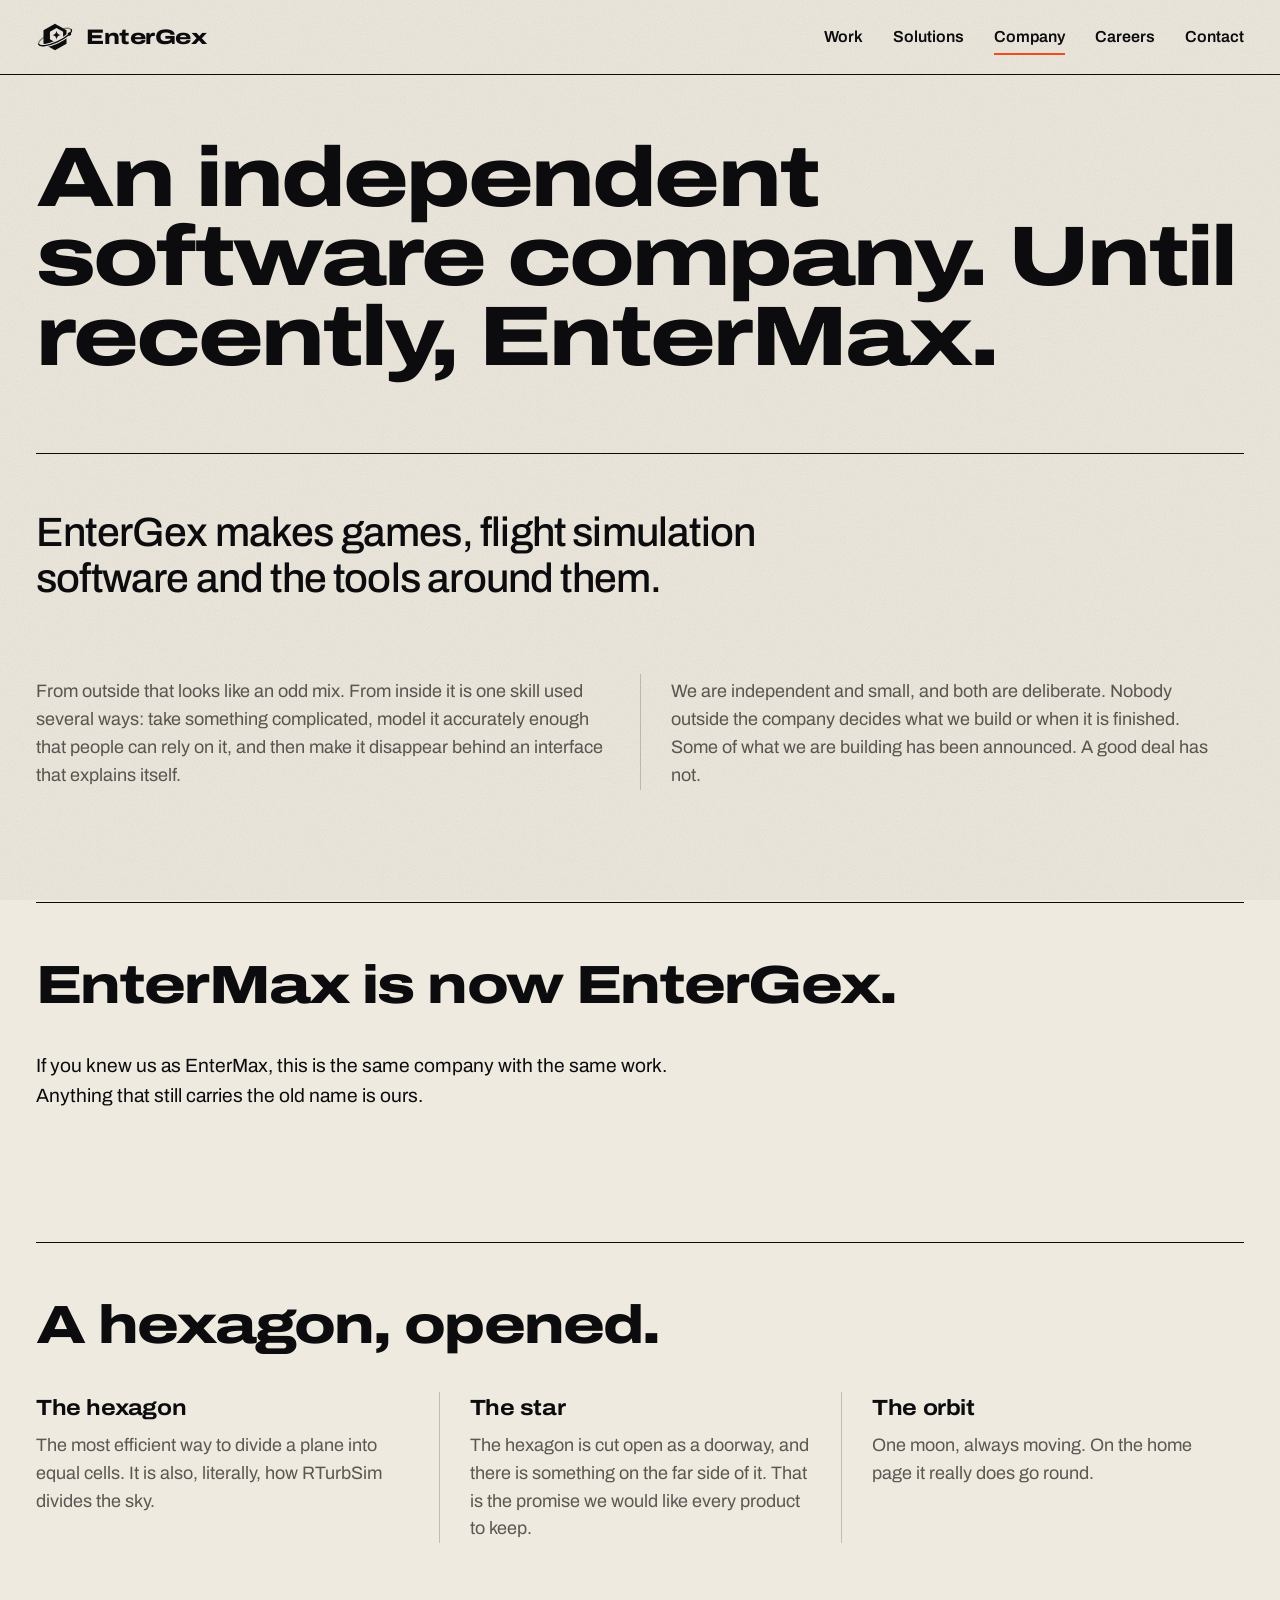
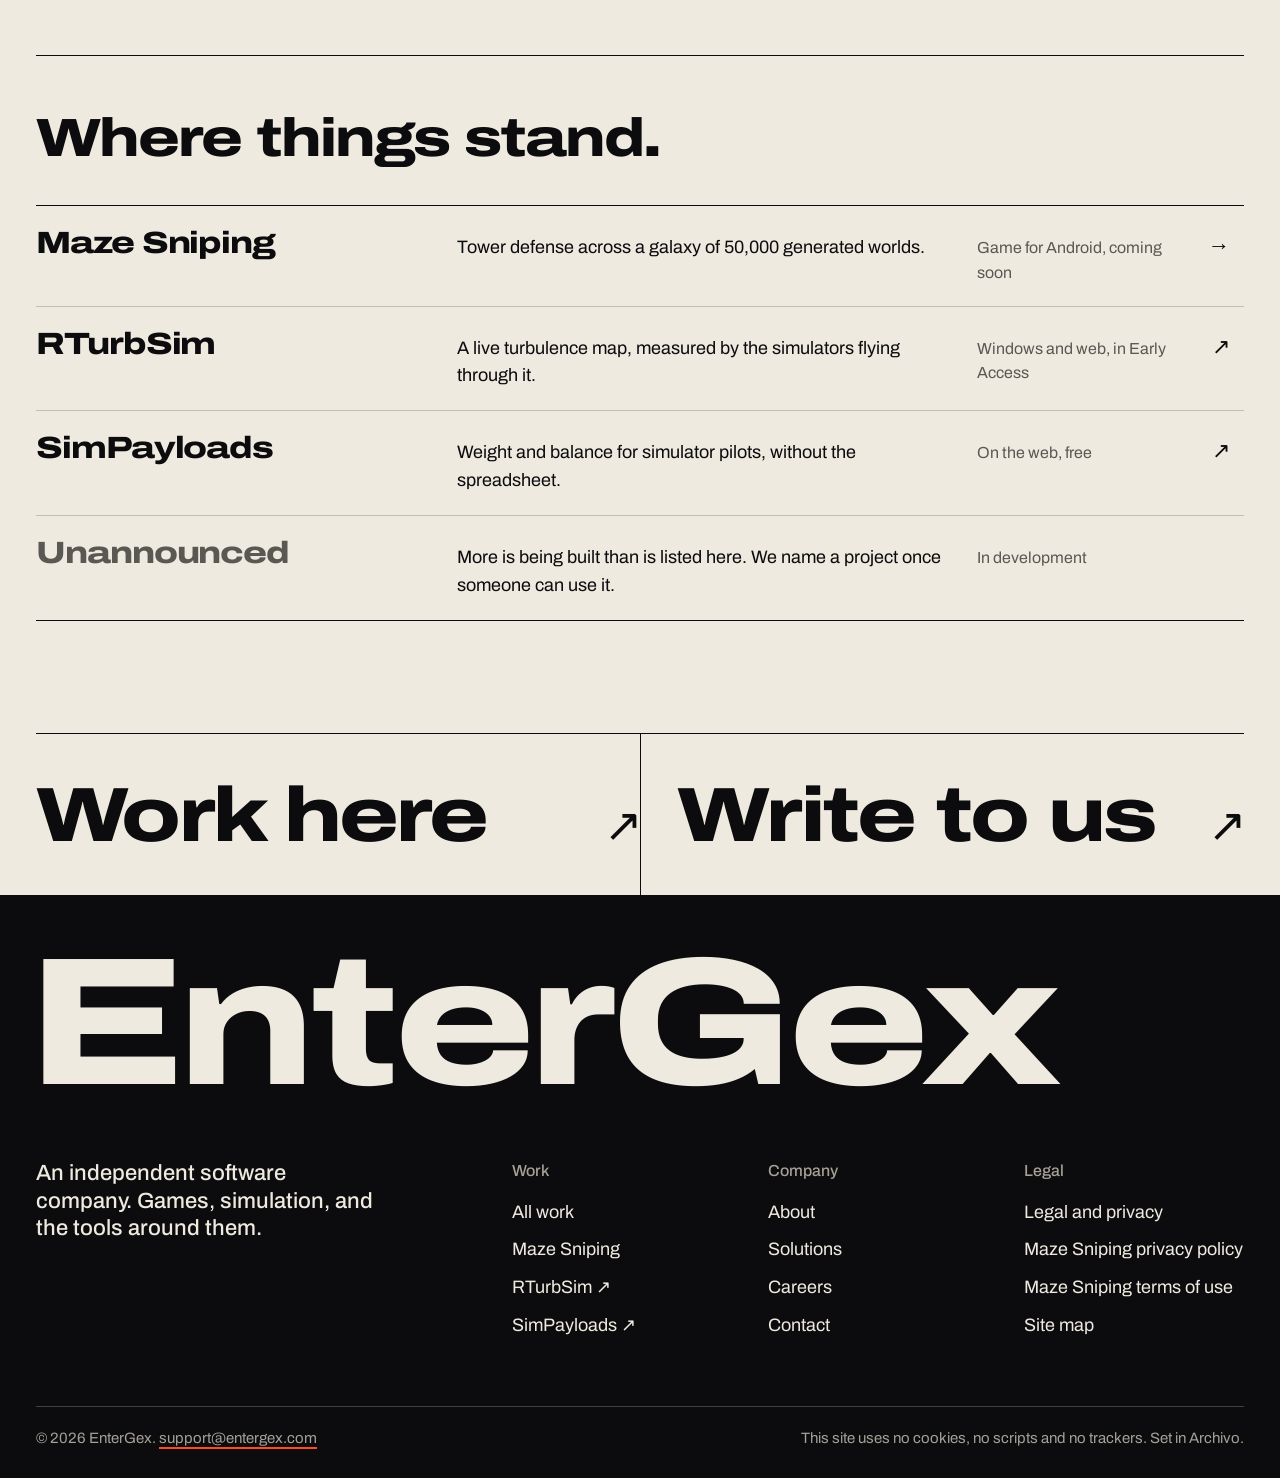
==== commit c05d7380: "Remove margin labels, numbering and small-caps ornaments across the site" ====
--- a/about/index.html
+++ b/about/index.html
@@ -33,52 +33,39 @@
 </header>
 <main id="main" class="wrap">
 <section class="head">
-    <span class="label">Company</span>
     <h1>An independent software company. Until recently, EnterMax.</h1>
   </section>
 
   <section class="sec">
-    <p class="tag">What we are</p>
-    <div>
       <div class="prose big"><p>EnterGex makes games, flight simulation software and the tools around them.</p></div>
       <div class="cols two spaced">
         <div><p>From outside that looks like an odd mix. From inside it is one skill used several ways: take something complicated, model it accurately enough that people can rely on it, and then make it disappear behind an interface that explains itself.</p></div>
         <div><p>We are independent and small, and both are deliberate. Nobody outside the company decides what we build or when it is finished. Some of what we are building has been announced. A good deal has not.</p></div>
       </div>
-    </div>
   </section>
 
   <section class="sec">
-    <p class="tag">The name</p>
-    <div>
       <h2>EnterMax is now EnterGex.</h2>
       <div class="prose"><p>If you knew us as EnterMax, this is the same company with the same work. Anything that still carries the old name is ours.</p></div>
-    </div>
   </section>
 
   <section class="sec">
-    <p class="tag">The mark</p>
-    <div>
       <h2>A hexagon, opened.</h2>
       <div class="cols">
         <div class="note"><h3>The hexagon</h3><p>The most efficient way to divide a plane into equal cells. It is also, literally, how RTurbSim divides the sky.</p></div>
         <div class="note"><h3>The star</h3><p>The hexagon is cut open as a doorway, and there is something on the far side of it. That is the promise we would like every product to keep.</p></div>
         <div class="note"><h3>The orbit</h3><p>One moon, always moving. On the home page it really does go round.</p></div>
       </div>
-    </div>
   </section>
 
   <section class="sec">
-    <p class="tag">Right now</p>
-    <div>
       <h2>Where things stand.</h2>
     <ol class="idx">
-      <li><a class="row" href="/maze-sniping/"><i>01</i><b>Maze Sniping</b><span>Tower defense across a galaxy of 50,000 generated worlds.</span><small>Game / Android / Coming soon</small><span class="arr" aria-hidden="true">&rarr;</span></a></li>
-      <li><a class="row" href="https://rturbsim.com/" rel="noopener"><i>02</i><b>RTurbSim</b><span>A live turbulence map, measured by the simulators flying through it.</span><small>Simulation / Windows, web / Early Access</small><span class="arr" aria-hidden="true">&nearr;</span></a></li>
-      <li><a class="row" href="https://simpayloads.com/" rel="noopener"><i>03</i><b>SimPayloads</b><span>Weight and balance for simulator pilots, without the spreadsheet.</span><small>Simulation / Web / Free</small><span class="arr" aria-hidden="true">&nearr;</span></a></li>
-      <li><div class="row pending"><i>Next</i><b>Unannounced</b><span>More is being built than is listed here. We name a project once someone can use it.</span><small>In development</small><span></span></div></li>
+      <li><a class="row" href="/maze-sniping/"><b>Maze Sniping</b><span>Tower defense across a galaxy of 50,000 generated worlds.</span><small>Game for Android, coming soon</small><span class="arr" aria-hidden="true">&rarr;</span></a></li>
+      <li><a class="row" href="https://rturbsim.com/" rel="noopener"><b>RTurbSim</b><span>A live turbulence map, measured by the simulators flying through it.</span><small>Windows and web, in Early Access</small><span class="arr" aria-hidden="true">&nearr;</span></a></li>
+      <li><a class="row" href="https://simpayloads.com/" rel="noopener"><b>SimPayloads</b><span>Weight and balance for simulator pilots, without the spreadsheet.</span><small>On the web, free</small><span class="arr" aria-hidden="true">&nearr;</span></a></li>
+      <li><div class="row pending"><b>Unannounced</b><span>More is being built than is listed here. We name a project once someone can use it.</span><small>In development</small><span></span></div></li>
     </ol>
-    </div>
   </section>
 
   <div class="doors">
@@ -120,7 +107,7 @@
     </nav>
   </div>
   <div class="colophon">
-    <span>&copy; 2026 EnterGex &nbsp;/&nbsp; <a href="mailto:support@entergex.com">support@entergex.com</a></span>
+    <span>&copy; 2026 EnterGex. <a href="mailto:support@entergex.com">support@entergex.com</a></span>
     <span>This site uses no cookies, no scripts and no trackers. Set in Archivo.</span>
   </div>
 </div>
--- a/assets/site.css
+++ b/assets/site.css
@@ -33,7 +33,6 @@
 
 /* Shared type */
 h1, h2, .row b, .door, .brand span, .word { font-stretch: 125%; font-weight: 800; letter-spacing: -0.035em; }
-.label, .tag, .nav a, .row i, .row small, figcaption, .foot h2, .colophon, .spec dt, .note h3 { font-stretch: 68%; font-style: normal; font-weight: 600; letter-spacing: 0.09em; text-transform: uppercase; }
 h1 { margin: 0; font-size: clamp(40px, 6.6vw, 104px); line-height: 0.94; text-wrap: balance; }
 h2 { margin: 0 0 40px; font-size: clamp(30px, 4.2vw, 62px); line-height: 0.98; text-wrap: balance; }
 h3 { margin: 0 0 12px; font-size: 26px; font-stretch: 112%; font-weight: 700; letter-spacing: -0.02em; line-height: 1.1; }
@@ -53,7 +52,7 @@
 .m-ln { fill: none; stroke: var(--fg); }
 .m-cut { fill: none; stroke: var(--bg); }
 .nav { display: flex; gap: 30px; }
-.nav a { position: relative; padding: 6px 0; font-size: 15px; text-decoration: none; white-space: nowrap; }
+.nav a { position: relative; padding: 6px 0; font-size: 16px; font-weight: 600; text-decoration: none; white-space: nowrap; }
 .nav a::after { content: ""; position: absolute; left: 0; right: 100%; bottom: 0; height: 2px; background: var(--hot); transition: right 0.25s; }
 .nav a:hover::after, .nav a[aria-current="page"]::after { right: 0; }
 
@@ -63,8 +62,7 @@
 .chart { float: right; width: min(38%, 520px); margin: 0 0 8px 36px; shape-outside: circle(50%); }
 .chart svg { display: block; width: 100%; overflow: visible; }
 figure { margin: 0; }
-figcaption { margin-top: 10px; color: var(--soft); font-size: 13px; }
-.chart figcaption { text-align: center; }
+figcaption { margin-top: 10px; color: var(--soft); font-size: 15px; }
 .hero h1 { padding-top: 28px; font-size: clamp(44px, 5.2vw, 80px); line-height: 0.95; text-wrap: wrap; }
 .hero .prose { margin-top: 44px; }
 .c-ln { fill: none; stroke: var(--fg); }
@@ -72,31 +70,26 @@
 .c-bg { fill: var(--bg); }
 .c-hot { fill: var(--hot); }
 .c-hotln { fill: none; stroke: var(--hot); }
-.c-txt { fill: var(--fg); font: 600 11px var(--face); font-stretch: 68%; letter-spacing: 0.08em; }
-.turn { transform-origin: 350px 350px; animation: turn 240s linear infinite; }
+.c-txt { fill: var(--fg); font: 500 13px var(--face); }
 .still { display: none; }
-@keyframes turn { to { transform: rotate(360deg); } }
 .go { display: flex; flex-wrap: wrap; gap: 10px 34px; margin-top: 28px; font-size: 19px; font-weight: 600; }
 .go a span, .row .arr, .door span { display: inline-block; transition: transform 0.2s; }
 .go a:hover span { transform: translateX(5px); }
 
 /* Sections: a margin label beside the content */
-.sec { display: grid; gap: 0 36px; padding: 18px 0 120px; border-top: 1px solid var(--fg); grid-template-columns: minmax(0, 2fr) minmax(0, 10fr); }
-.tag { position: sticky; top: 18px; align-self: start; margin: 0; padding-top: 6px; font-size: 14px; }
-.tag::before { content: ""; display: inline-block; width: 9px; height: 9px; margin-right: 10px; background: var(--hot); }
-.sec > div > :last-child { margin-bottom: 0; }
+.sec { padding: 56px 0 112px; border-top: 1px solid var(--fg); }
+.sec > :last-child { margin-bottom: 0; }
 .band { box-shadow: 0 0 0 100vmax var(--bg); clip-path: inset(0 -100vmax); }
 
 /* Index rows */
 .idx { margin: 0; padding: 0; border-bottom: 1px solid var(--fg); list-style: none; }
-.row { display: grid; align-items: baseline; gap: 6px 28px; padding: 22px 14px 20px 0; border-top: 1px solid var(--rule); color: inherit; text-decoration: none; transition: background-color 0.15s, color 0.15s, padding 0.25s; grid-template-columns: 56px minmax(0, 1.3fr) minmax(0, 1.3fr) minmax(120px, 0.55fr) 28px; }
+.row { display: grid; align-items: baseline; gap: 6px 28px; padding: 22px 14px 20px 0; border-top: 1px solid var(--rule); color: inherit; text-decoration: none; transition: background-color 0.15s, color 0.15s, padding 0.25s; grid-template-columns: minmax(0, 1.2fr) minmax(0, 1.5fr) minmax(120px, 0.6fr) 28px; }
 .idx li:first-child .row { border-top-color: var(--fg); }
 a.row:hover { padding-left: 18px; background: var(--fg); color: var(--bg); }
-.row i { color: var(--soft); font-size: 14px; }
-a.row:hover i, a.row:hover small { color: inherit; }
+a.row:hover small { color: inherit; }
 .row b { font-size: clamp(24px, 2.4vw, 36px); line-height: 1; }
 .row span { font-size: 18px; }
-.row small { color: var(--soft); font-size: 13.5px; }
+.row small { color: var(--soft); font-size: 16px; }
 .row .arr { justify-self: end; font-size: 22px; }
 a.row:hover .arr { transform: translate(3px, -3px); color: var(--hot); }
 .row.pending b { color: var(--soft); }
@@ -110,7 +103,7 @@
 .cols p { color: var(--soft); }
 .cols p:last-child { margin-bottom: 0; }
 .cols p a, .cols p strong { color: var(--fg); }
-.note h3 { margin-bottom: 14px; font-size: 14px; }
+.note h3 { font-size: 22px; }
 .cols.spaced { margin-top: 72px; }
 
 /* Plates */
@@ -125,7 +118,7 @@
 .entry h2 { margin-bottom: 18px; font-size: clamp(28px, 3.1vw, 46px); }
 .spec { display: grid; gap: 0 20px; margin: 26px 0; border-bottom: 1px solid var(--rule); grid-template-columns: 110px minmax(0, 1fr); }
 .spec dt, .spec dd { margin: 0; padding: 10px 0; border-top: 1px solid var(--rule); }
-.spec dt { padding-top: 13px; color: var(--soft); font-size: 13px; }
+.spec dt { color: var(--soft); }
 
 /* Two large exits */
 .doors { display: grid; border-top: 1px solid var(--fg); grid-template-columns: repeat(2, minmax(0, 1fr)); }
@@ -137,7 +130,6 @@
 
 /* Inner pages */
 .head { padding: 64px 0 76px; }
-.head .label { display: block; margin-bottom: 26px; font-size: 14px; }
 .head .prose { margin-top: 34px; }
 .head h1 a { text-decoration-thickness: 0.06em; text-underline-offset: 0.08em; overflow-wrap: anywhere; }
 .state { display: flex; flex-wrap: wrap; align-items: baseline; gap: 12px 40px; padding: 26px 0; border-top: 1px solid var(--fg); border-bottom: 1px solid var(--fg); font-size: 21px; }
@@ -145,7 +137,7 @@
 .map { display: grid; grid-template-columns: repeat(4, minmax(0, 1fr)); padding: 18px 0 120px; border-top: 1px solid var(--fg); }
 .map > div { padding: 0 24px 8px; border-left: 1px solid var(--rule); }
 .map > :first-child { padding-left: 0; border-left: 0; }
-.map h2 { margin: 0 0 18px; font-size: 14px; font-stretch: 68%; font-weight: 600; letter-spacing: 0.09em; line-height: 1.4; text-transform: uppercase; }
+.map h2 { margin: 0 0 18px; color: var(--soft); font-size: 17px; font-stretch: 100%; font-weight: 500; letter-spacing: 0; line-height: 1.4; }
 .map ul, .foot ul { margin: 0; padding: 0; list-style: none; }
 .map li { margin: 0 0 14px; font-size: 20px; font-weight: 600; }
 .map small { display: block; color: var(--soft); font-size: 15px; font-weight: 400; }
@@ -153,6 +145,7 @@
 
 /* Maze Sniping page */
 .game-head { padding: 56px 0 72px; }
+.game-head > .soft { margin: 0; }
 .game-head h1 { margin: 22px 0 26px; line-height: 0; }
 .game-head h1 img { width: min(100%, 620px); }
 .game-head .hero-art { display: block; width: 100%; margin-top: 44px; border: 1px solid var(--rule); }
@@ -168,19 +161,18 @@
 .foot .word { display: block; margin: 0 0 0 -0.045em; padding-top: 56px; font-size: min(14.2vw, 196px); line-height: 0.8; white-space: nowrap; }
 .foot-grid { display: grid; gap: 40px 36px; padding: 64px 0 56px; grid-template-columns: minmax(0, 2fr) repeat(3, minmax(0, 1fr)); }
 .foot-grid > p { max-width: 26ch; margin: 0; font-size: 22px; font-weight: 500; line-height: 1.25; }
-.foot h2 { margin: 0 0 16px; color: var(--soft); font-size: 13px; line-height: 1.4; }
+.foot h2 { margin: 0 0 16px; color: var(--soft); font-size: 16px; font-stretch: 100%; font-weight: 500; letter-spacing: 0; line-height: 1.4; }
 .foot li { margin: 0 0 10px; }
 .foot li a { text-decoration: none; }
 .foot li a:hover { text-decoration: underline; text-decoration-color: var(--hot); }
-.colophon { display: flex; flex-wrap: wrap; justify-content: space-between; gap: 8px 28px; padding: 20px 0 28px; border-top: 1px solid var(--rule); color: var(--soft); font-size: 13px; }
+.colophon { display: flex; flex-wrap: wrap; justify-content: space-between; gap: 8px 28px; padding: 20px 0 28px; border-top: 1px solid var(--rule); color: var(--soft); font-size: 15px; }
 .colophon a { color: inherit; }
 
 @media (max-width: 1000px) {
-  .sec { gap: 28px; grid-template-columns: minmax(0, 1fr); padding-bottom: 88px; }
-  .tag { position: static; }
-  .row { grid-template-columns: 40px minmax(0, 1fr) 28px; }
-  .row span, .row small { grid-column: 2; }
-  .row .arr { grid-column: 3; grid-row: 1; }
+  .sec { padding: 44px 0 88px; }
+  .row { grid-template-columns: minmax(0, 1fr) 28px; }
+  .row span, .row small { grid-column: 1; }
+  .row .arr { grid-column: 2; grid-row: 1; }
   .cols, .cols.four, .map { grid-template-columns: repeat(2, minmax(0, 1fr)); gap: 36px 0; }
   .cols > :nth-child(odd), .map > :nth-child(odd) { padding-left: 0; border-left: 0; }
   .entry { grid-template-columns: minmax(0, 1fr); }
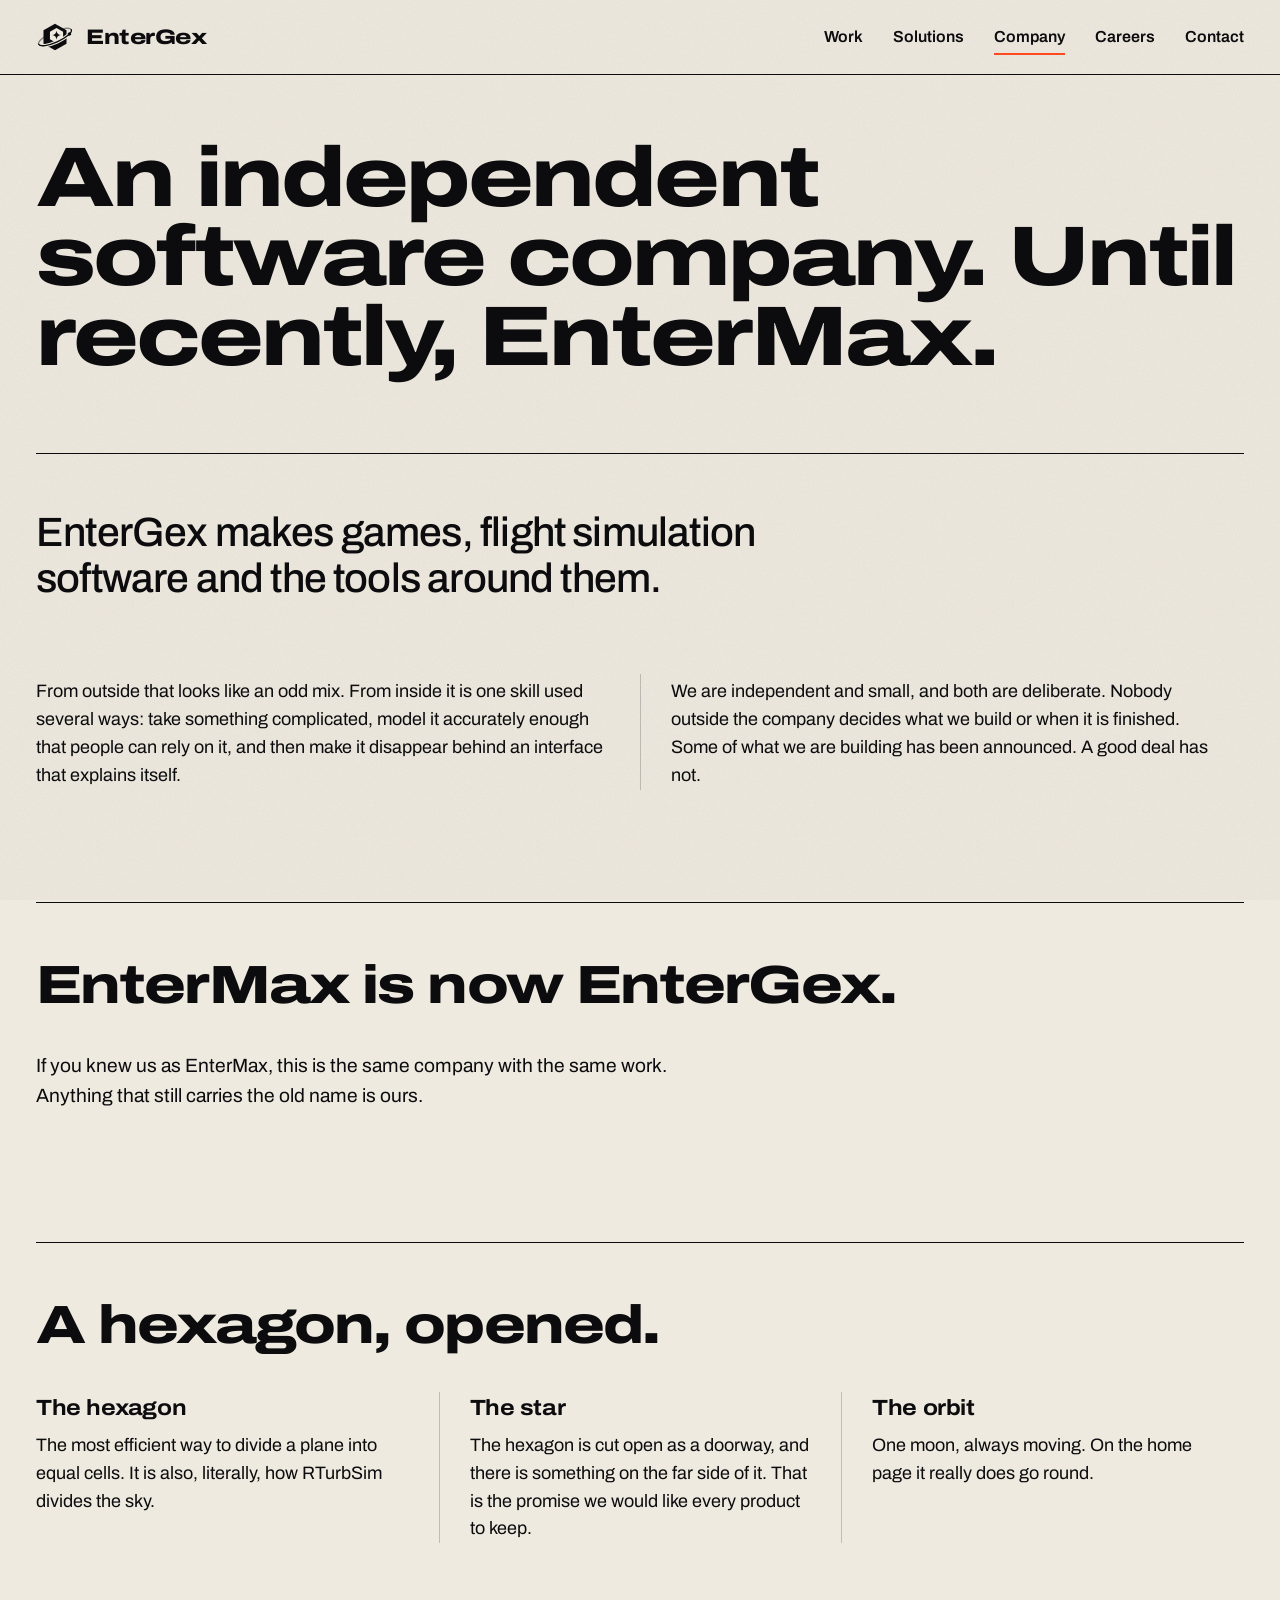
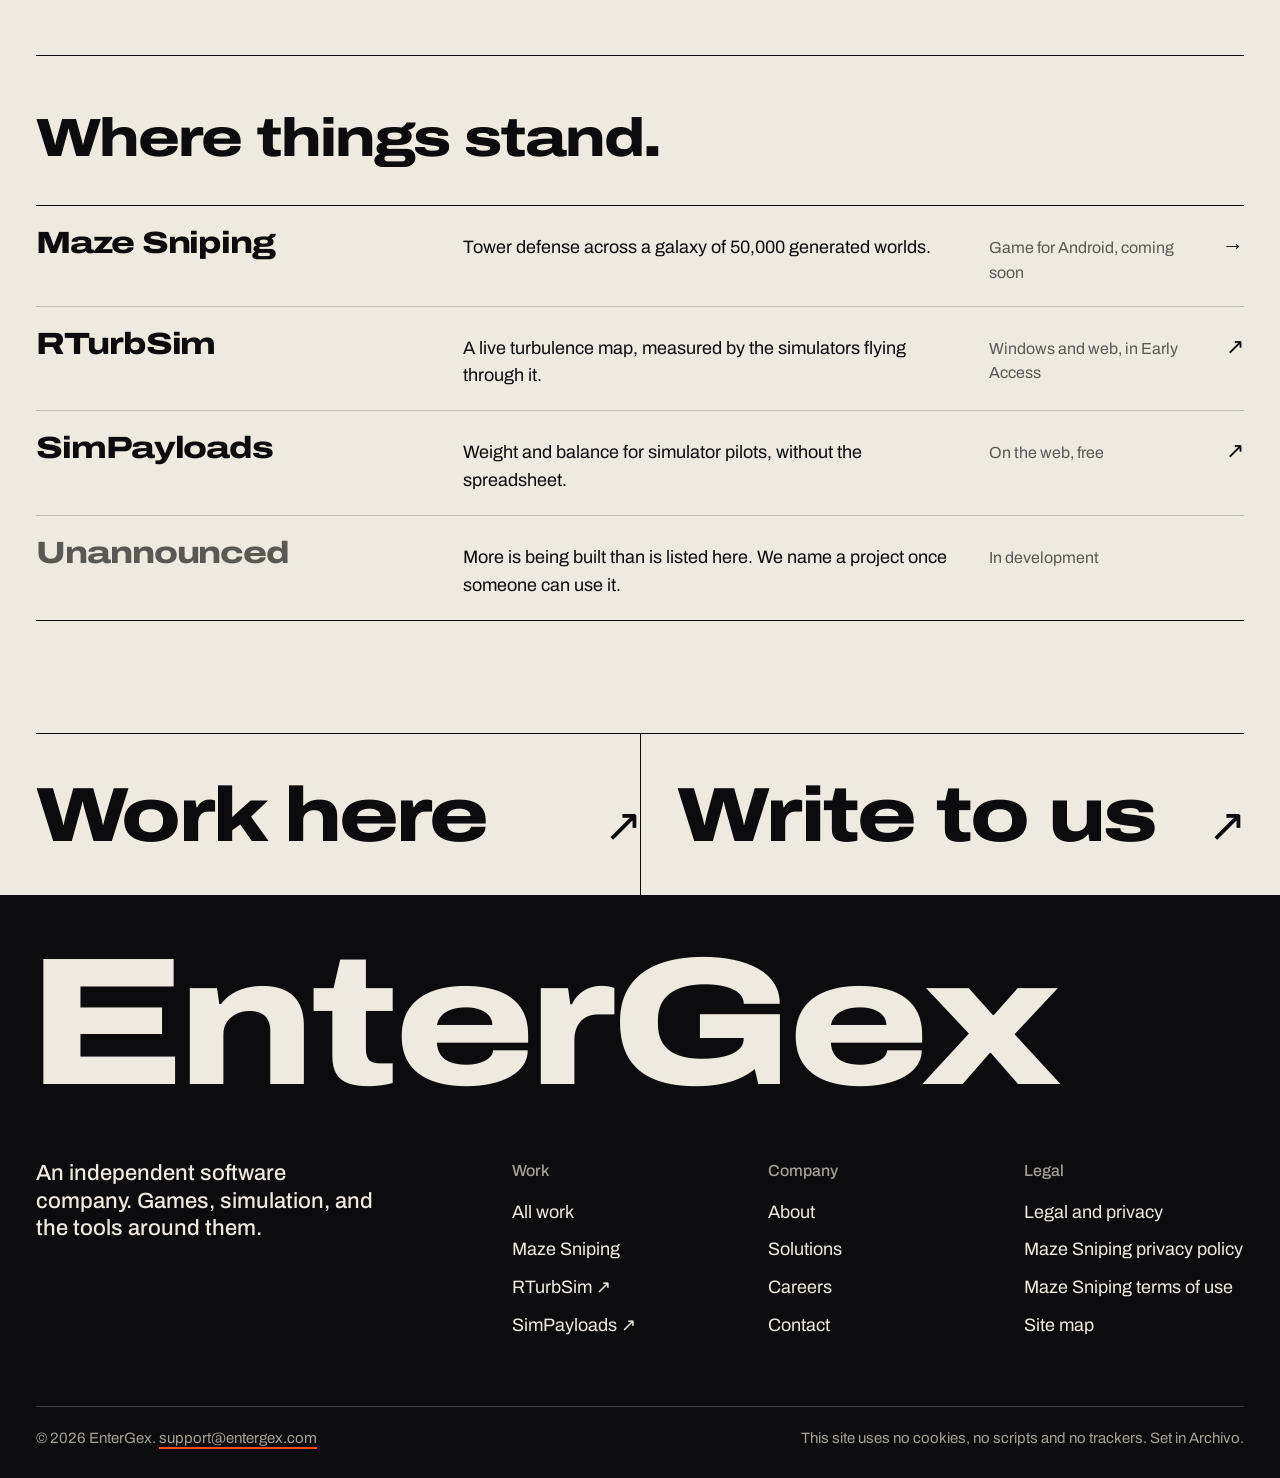
==== commit 5b74604d: "Fix stale-stylesheet mismatch and layout bugs: versioned stylesheet, steadier rows, hero breakpoint" ====
--- a/about/index.html
+++ b/about/index.html
@@ -9,7 +9,8 @@
 <link rel="canonical" href="https://entergex.com/about/">
 <meta name="theme-color" content="#efeae0">
 <link rel="icon" href="/assets/entergex-mark.svg" type="image/svg+xml">
-<link rel="stylesheet" href="/assets/site.css">
+<link rel="preload" href="/assets/fonts/archivo.woff2" as="font" type="font/woff2" crossorigin>
+<link rel="stylesheet" href="/assets/site.css?v=85960b8064">
 <meta property="og:type" content="website">
 <meta property="og:site_name" content="EnterGex">
 <meta property="og:title" content="Company">
--- a/assets/site.css
+++ b/assets/site.css
@@ -18,7 +18,7 @@
 html { -webkit-text-size-adjust: 100%; scroll-padding-top: 24px; }
 body { margin: 0; overflow-x: hidden; background: var(--bg); color: var(--fg); font: 400 18px/1.55 var(--face); font-stretch: 100%; -webkit-font-smoothing: antialiased; }
 .ink { background: var(--bg); color: var(--fg); }
-body::after { content: ""; position: fixed; inset: 0; z-index: 50; background: url(grain.svg); opacity: 0.5; mix-blend-mode: multiply; pointer-events: none; }
+body::before { content: ""; position: fixed; inset: 0; z-index: -1; background: url(grain.svg); opacity: 0.4; pointer-events: none; }
 
 a { color: inherit; text-decoration-color: var(--hot); text-decoration-thickness: 2px; text-underline-offset: 4px; }
 a:hover { text-decoration-color: currentColor; }
@@ -69,29 +69,28 @@
 .c-fg { fill: var(--fg); }
 .c-bg { fill: var(--bg); }
 .c-hot { fill: var(--hot); }
-.c-hotln { fill: none; stroke: var(--hot); }
 .c-txt { fill: var(--fg); font: 500 13px var(--face); }
 .still { display: none; }
 .go { display: flex; flex-wrap: wrap; gap: 10px 34px; margin-top: 28px; font-size: 19px; font-weight: 600; }
 .go a span, .row .arr, .door span { display: inline-block; transition: transform 0.2s; }
 .go a:hover span { transform: translateX(5px); }
 
-/* Sections: a margin label beside the content */
+/* Sections */
 .sec { padding: 56px 0 112px; border-top: 1px solid var(--fg); }
 .sec > :last-child { margin-bottom: 0; }
 .band { box-shadow: 0 0 0 100vmax var(--bg); clip-path: inset(0 -100vmax); }
 
 /* Index rows */
 .idx { margin: 0; padding: 0; border-bottom: 1px solid var(--fg); list-style: none; }
-.row { display: grid; align-items: baseline; gap: 6px 28px; padding: 22px 14px 20px 0; border-top: 1px solid var(--rule); color: inherit; text-decoration: none; transition: background-color 0.15s, color 0.15s, padding 0.25s; grid-template-columns: minmax(0, 1.2fr) minmax(0, 1.5fr) minmax(120px, 0.6fr) 28px; }
+.row { display: grid; align-items: baseline; gap: 6px 28px; padding: 22px 0 20px; border-top: 1px solid var(--rule); color: inherit; text-decoration: none; transition: background-color 0.15s, color 0.15s, box-shadow 0.15s; grid-template-columns: minmax(0, 1.2fr) minmax(0, 1.5fr) minmax(120px, 0.6fr) 28px; }
 .idx li:first-child .row { border-top-color: var(--fg); }
-a.row:hover { padding-left: 18px; background: var(--fg); color: var(--bg); }
-a.row:hover small { color: inherit; }
+a.row:hover, a.row:focus-visible { background: var(--fg); color: var(--bg); box-shadow: -14px 0 0 var(--fg), 14px 0 0 var(--fg); }
+a.row:hover small, a.row:focus-visible small { color: inherit; }
 .row b { font-size: clamp(24px, 2.4vw, 36px); line-height: 1; }
 .row span { font-size: 18px; }
 .row small { color: var(--soft); font-size: 16px; }
 .row .arr { justify-self: end; font-size: 22px; }
-a.row:hover .arr { transform: translate(3px, -3px); color: var(--hot); }
+a.row:hover .arr, a.row:focus-visible .arr { transform: translate(3px, -3px); color: var(--hot); }
 .row.pending b { color: var(--soft); }
 
 /* Columns of text divided by rules */
@@ -100,17 +99,13 @@
 .cols.four { grid-template-columns: repeat(4, minmax(0, 1fr)); }
 .cols > * { padding: 4px 30px 0; border-left: 1px solid var(--rule); }
 .cols > :first-child { padding-left: 0; border-left: 0; }
-.cols p { color: var(--soft); }
 .cols p:last-child { margin-bottom: 0; }
-.cols p a, .cols p strong { color: var(--fg); }
 .note h3 { font-size: 22px; }
 .cols.spaced { margin-top: 72px; }
 
 /* Plates */
 .plate .frame { border: 1px solid var(--fg); background: var(--bg); overflow: hidden; }
 .plate img, .plate svg { display: block; width: 100%; }
-.plate img.print { filter: grayscale(1) contrast(1.1); transition: filter 0.5s; }
-.plate:hover img.print { filter: none; }
 .entry { display: grid; gap: 28px 48px; align-items: start; padding: 36px 0 72px; border-top: 1px solid var(--fg); grid-template-columns: minmax(0, 7fr) minmax(0, 5fr); }
 .entry:first-child { padding-top: 6px; border-top: 0; }
 .entry:last-child { padding-bottom: 0; }
@@ -131,10 +126,11 @@
 /* Inner pages */
 .head { padding: 64px 0 76px; }
 .head .prose { margin-top: 34px; }
-.head h1 a { text-decoration-thickness: 0.06em; text-underline-offset: 0.08em; overflow-wrap: anywhere; }
+.head h1.mail { font-size: clamp(26px, 6.6vw, 104px); font-stretch: 100%; letter-spacing: -0.04em; }
+.head h1 a { text-decoration-thickness: 0.06em; text-underline-offset: 0.1em; }
 .state { display: flex; flex-wrap: wrap; align-items: baseline; gap: 12px 40px; padding: 26px 0; border-top: 1px solid var(--fg); border-bottom: 1px solid var(--fg); font-size: 21px; }
 .state p { flex: 1 1 380px; margin: 0; }
-.map { display: grid; grid-template-columns: repeat(4, minmax(0, 1fr)); padding: 18px 0 120px; border-top: 1px solid var(--fg); }
+.map { display: grid; grid-template-columns: repeat(4, minmax(0, 1fr)); padding: 56px 0 112px; border-top: 1px solid var(--fg); }
 .map > div { padding: 0 24px 8px; border-left: 1px solid var(--rule); }
 .map > :first-child { padding-left: 0; border-left: 0; }
 .map h2 { margin: 0 0 18px; color: var(--soft); font-size: 17px; font-stretch: 100%; font-weight: 500; letter-spacing: 0; line-height: 1.4; }
@@ -150,7 +146,7 @@
 .game-head h1 img { width: min(100%, 620px); }
 .game-head .hero-art { display: block; width: 100%; margin-top: 44px; border: 1px solid var(--rule); }
 .points { margin: 0; padding: 0; list-style: none; }
-.points li { margin: 0; padding: 12px 0; border-top: 1px solid var(--rule); color: var(--soft); }
+.points li { margin: 0; padding: 12px 0; border-top: 1px solid var(--rule); }
 .shots { display: grid; gap: 16px; grid-template-columns: repeat(2, minmax(0, 1fr)); }
 .portraits { display: grid; gap: 16px; margin-top: 16px; grid-template-columns: repeat(3, minmax(0, 1fr)); }
 .shots img, .portraits img { display: block; width: 100%; border: 1px solid var(--rule); }
@@ -180,16 +176,19 @@
   .foot-grid { grid-template-columns: repeat(3, minmax(0, 1fr)); }
   .foot-grid > p { grid-column: 1 / -1; }
 }
+@media (max-width: 900px) {
+  .hero { padding: 28px 0 64px; }
+  .chart { float: none; width: min(100%, 420px); margin: 0 auto 28px; }
+  .hero h1 { padding-top: 0; font-size: clamp(38px, 9vw, 72px); }
+  .hero h1 br { display: none; }
+}
 @media (max-width: 720px) {
   body { font-size: 17px; }
   .wrap { padding: 0 20px; }
   .bar { flex-wrap: wrap; padding-block: 14px 8px; }
   .nav { width: calc(100% + 40px); margin: 0 -20px; padding: 0 20px 4px; gap: 22px; overflow-x: auto; scrollbar-width: none; }
   .nav::-webkit-scrollbar { display: none; }
-  .hero { padding: 28px 0 64px; }
-  .chart { float: none; width: min(100%, 420px); margin: 0 auto 28px; }
-  .hero h1 { font-size: clamp(38px, 11.4vw, 72px); }
-  .hero h1 br { display: none; }
+  .hero h1 { font-size: clamp(36px, 11vw, 72px); }
   .cols, .cols.two, .cols.four, .map, .doors, .shots { grid-template-columns: minmax(0, 1fr); }
   .cols > *, .map > div { padding-left: 0; border-left: 0; }
   .door + .door { padding-left: 0; border-top: 1px solid var(--fg); border-left: 0; }
